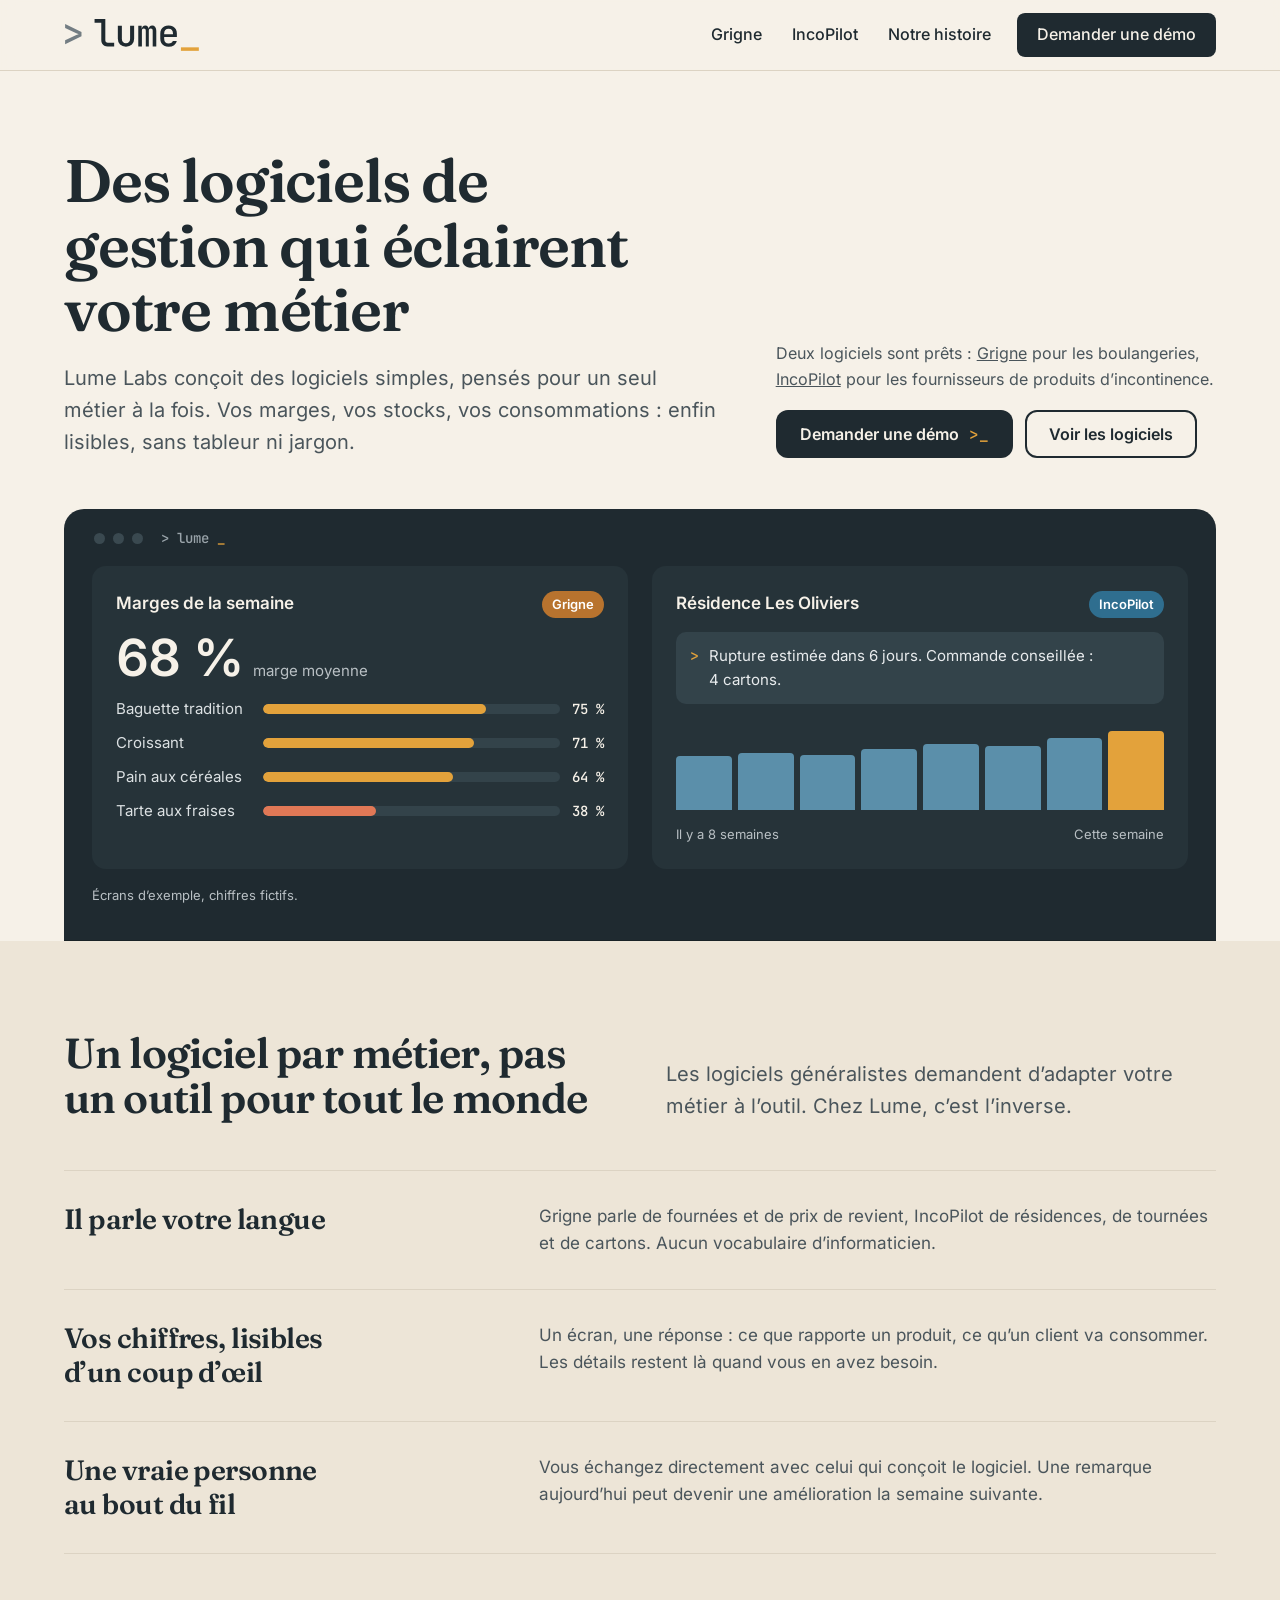
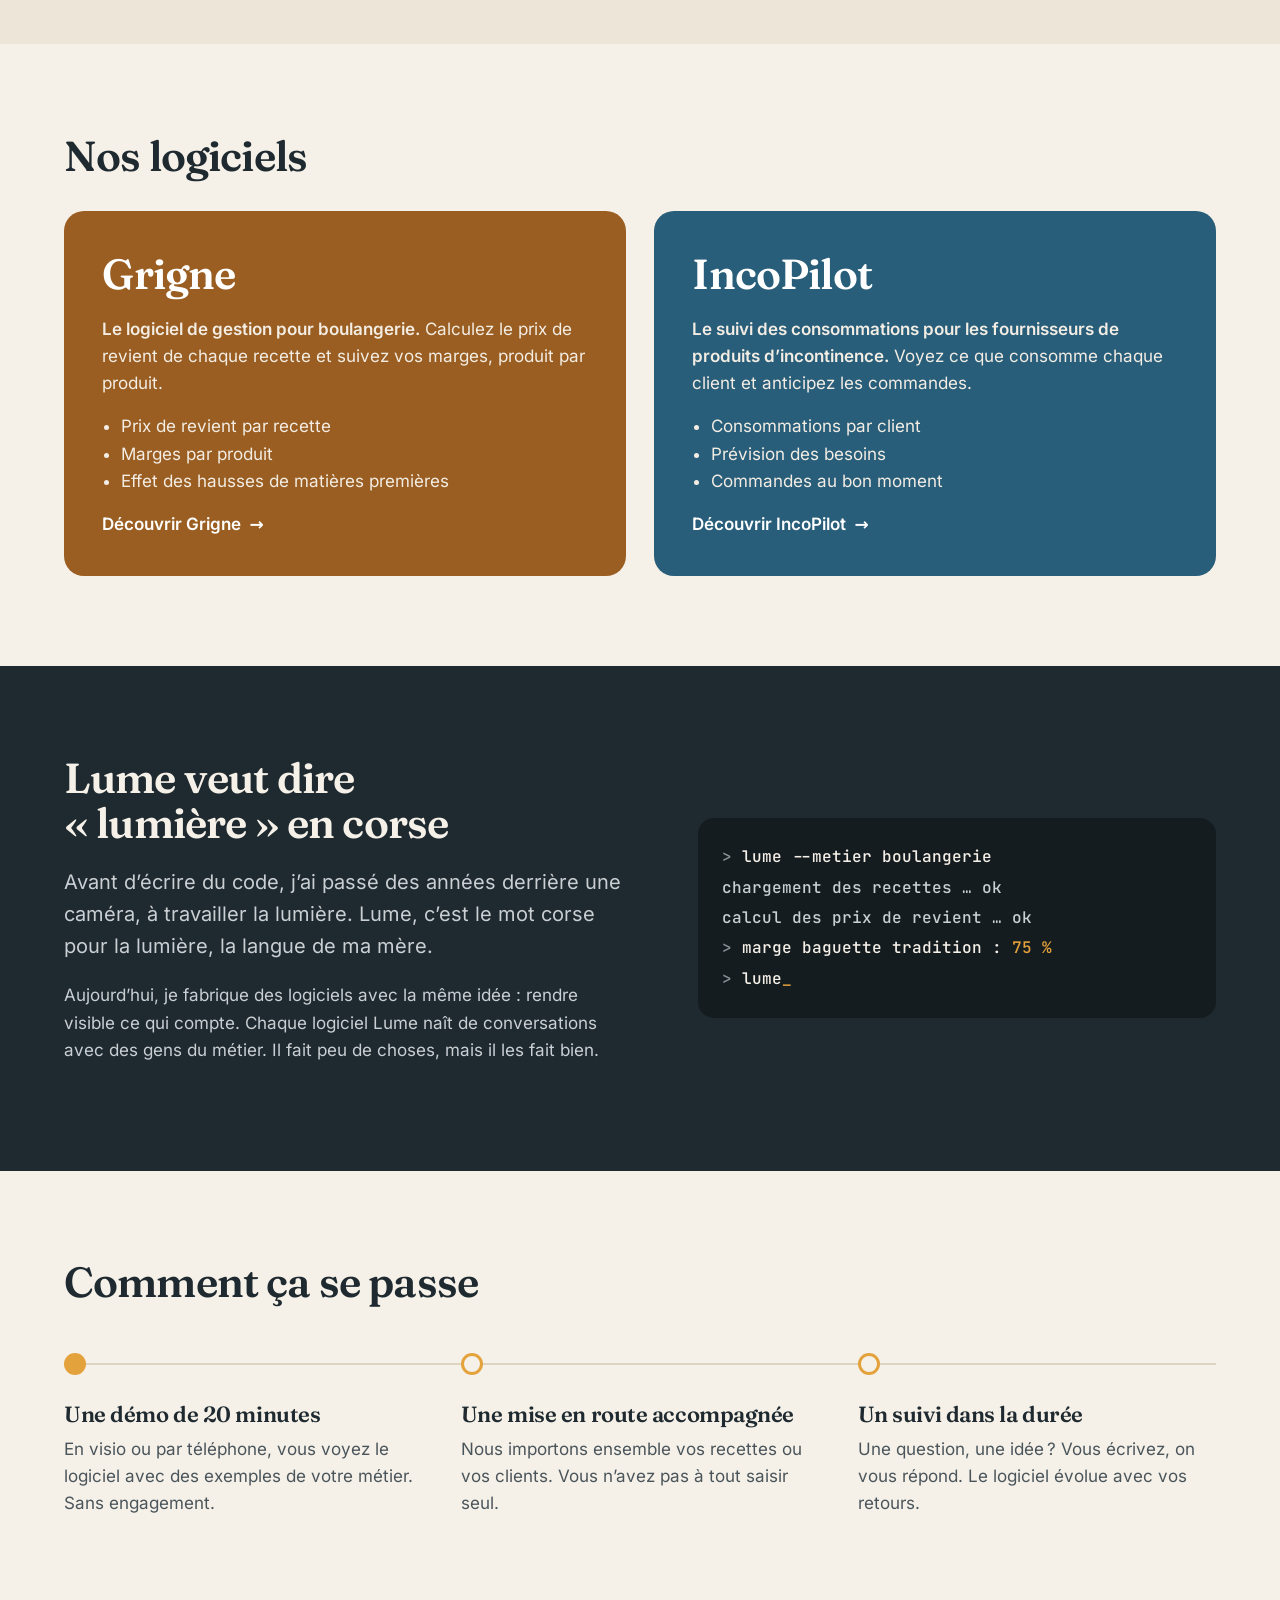
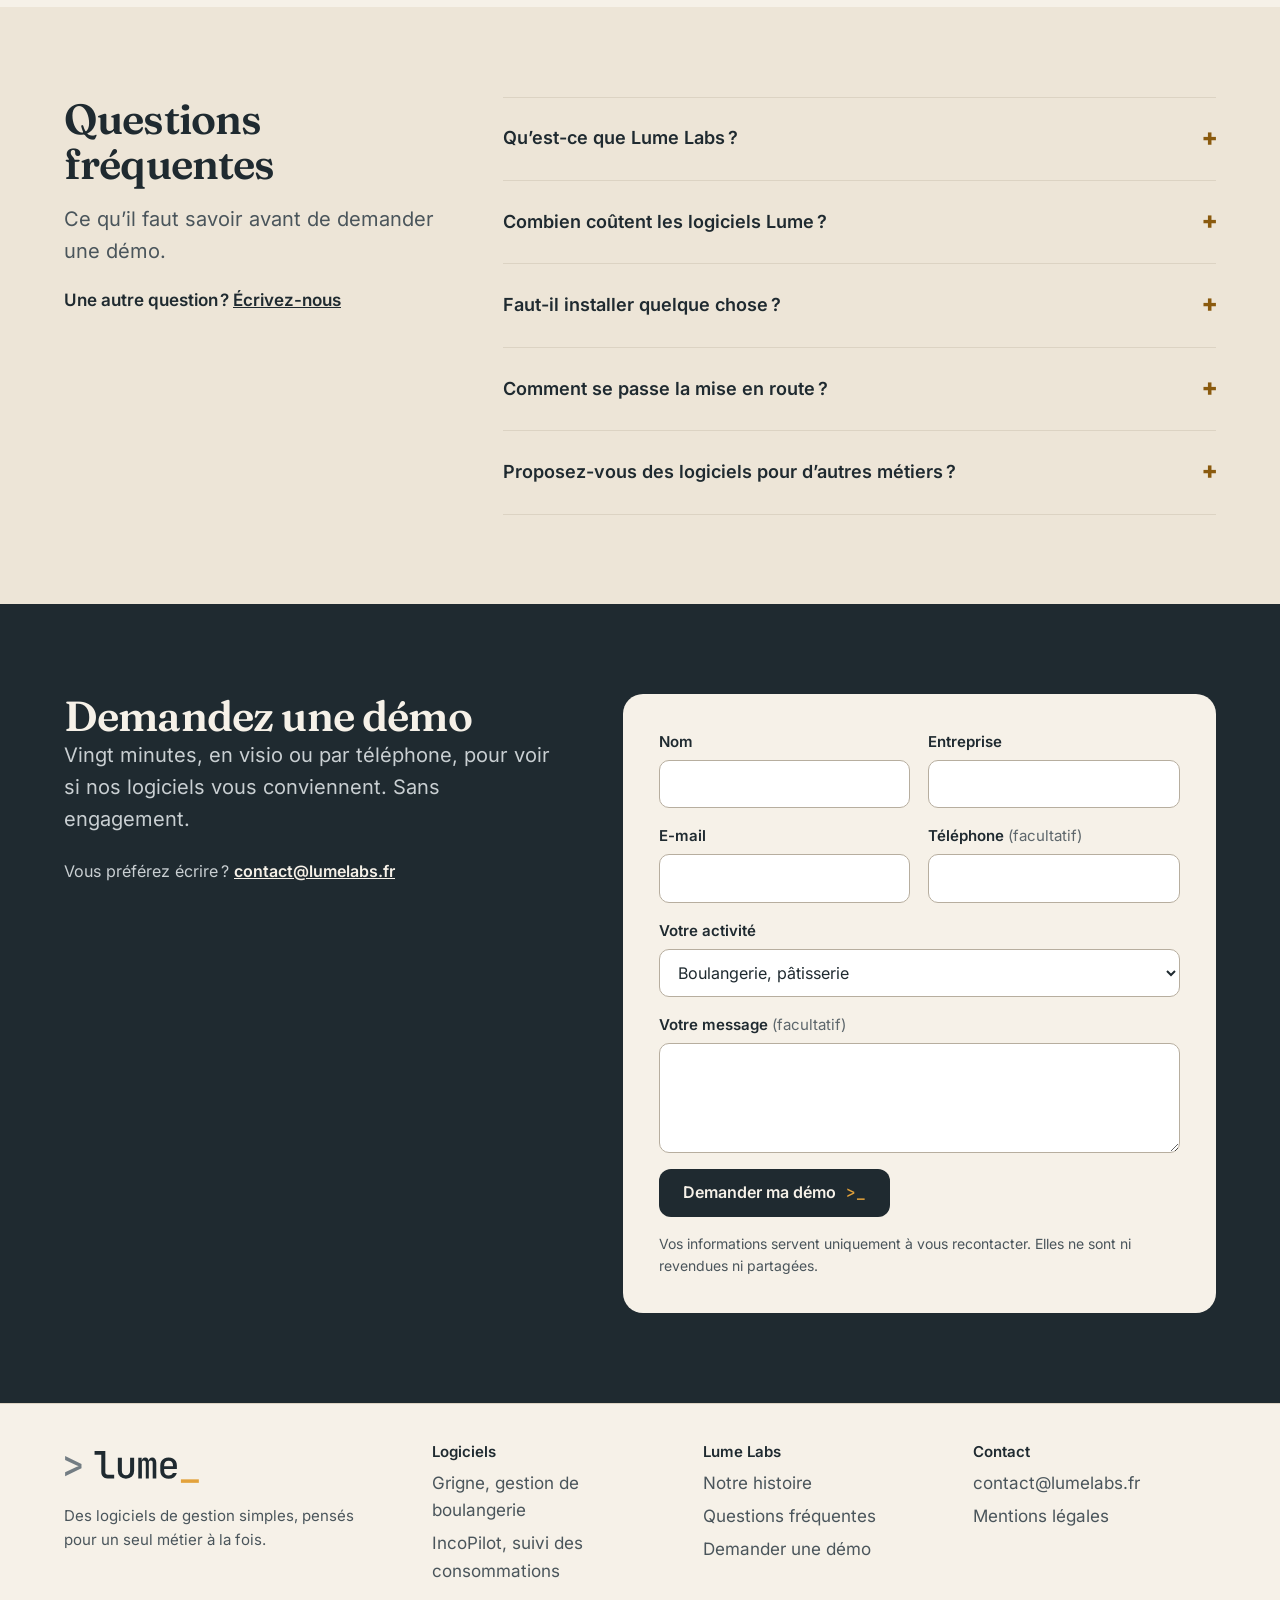
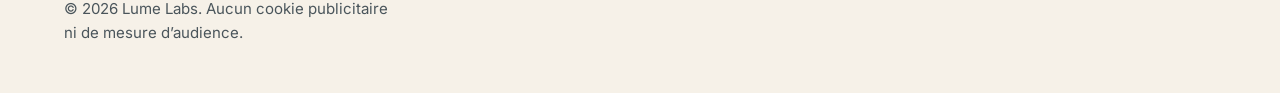
==== index.html @ b380b3ba "Premier import du dossier" ====
<!DOCTYPE html>
<html lang="fr">
<head>
<meta charset="utf-8">
<meta name="viewport" content="width=device-width, initial-scale=1">
<title>Lume Labs, logiciels de gestion pour boulangeries</title>
<meta name="description" content="Logiciels de gestion simples, un par métier : Grigne calcule les marges des boulangeries, IncoPilot suit les consommations de produits d'incontinence.">
<link rel="canonical" href="https://lumelabs.fr/">
<meta name="robots" content="index, follow">
<meta property="og:type" content="website">
<meta property="og:locale" content="fr_FR">
<meta property="og:site_name" content="Lume Labs">
<meta property="og:title" content="Lume Labs, logiciels de gestion pour boulangeries">
<meta property="og:description" content="Logiciels de gestion simples, un par métier : Grigne calcule les marges des boulangeries, IncoPilot suit les consommations de produits d'incontinence.">
<meta property="og:url" content="https://lumelabs.fr/">
<meta property="og:image" content="https://lumelabs.fr/og-image.png">
<meta property="og:image:width" content="1200">
<meta property="og:image:height" content="630">
<meta property="og:image:alt" content="Logo Lume Labs : une ligne de commande avec un curseur ambre">
<meta name="twitter:card" content="summary_large_image">
<meta name="theme-color" content="#1F2A30">
<link rel="icon" href="favicon.svg" type="image/svg+xml">
<link rel="icon" href="favicon-32.png" sizes="32x32" type="image/png">
<link rel="apple-touch-icon" href="apple-touch-icon.png">
<link rel="preload" href="fonts/fraunces-latin-600-normal.woff2" as="font" type="font/woff2" crossorigin>
<link rel="preload" href="fonts/inter-latin-400-normal.woff2" as="font" type="font/woff2" crossorigin>
<link rel="stylesheet" href="styles.css">
<script type="application/ld+json">{"@context": "https://schema.org", "@type": "Organization", "@id": "https://lumelabs.fr/#org", "name": "Lume Labs", "url": "https://lumelabs.fr/", "logo": "https://lumelabs.fr/apple-touch-icon.png", "email": "contact@lumelabs.fr", "description": "Éditeur de logiciels de gestion pensés pour un métier : Grigne pour les boulangeries, IncoPilot pour les fournisseurs de produits d'incontinence."}</script>
<script type="application/ld+json">{"@context": "https://schema.org", "@type": "WebSite", "name": "Lume Labs", "url": "https://lumelabs.fr/", "inLanguage": "fr", "publisher": {"@id": "https://lumelabs.fr/#org"}}</script>
<script type="application/ld+json">{"@context": "https://schema.org", "@type": "FAQPage", "mainEntity": [{"@type": "Question", "name": "Qu'est-ce que Lume Labs ?", "acceptedAnswer": {"@type": "Answer", "text": "Lume Labs conçoit des logiciels de gestion en ligne, chacun pensé pour un seul métier. Grigne s'adresse aux boulangeries, IncoPilot aux fournisseurs de produits d'incontinence."}}, {"@type": "Question", "name": "Combien coûtent les logiciels Lume ?", "acceptedAnswer": {"@type": "Answer", "text": "Le tarif dépend de la taille de votre entreprise et du logiciel choisi. Il vous est présenté pendant la démo, sans engagement."}}, {"@type": "Question", "name": "Faut-il installer quelque chose ?", "acceptedAnswer": {"@type": "Answer", "text": "Non. Les logiciels Lume fonctionnent en ligne, depuis un navigateur internet. Il suffit d'une connexion."}}, {"@type": "Question", "name": "Comment se passe la mise en route ?", "acceptedAnswer": {"@type": "Answer", "text": "Après la démo, nous importons ensemble vos données de départ : vos recettes pour Grigne, vos clients pour IncoPilot. Vous n'avez pas à tout saisir seul."}}, {"@type": "Question", "name": "Proposez-vous des logiciels pour d'autres métiers ?", "acceptedAnswer": {"@type": "Answer", "text": "D'autres logiciels sont en préparation. Si votre métier manque d'un outil adapté, écrivez-nous : c'est souvent comme ça qu'un nouveau logiciel commence."}}]}</script>
</head>
<body>
<a class="skip" href="#contenu">Aller au contenu</a>
<header class="top">
<div class="wrap">
<a class="brand" href="index.html" aria-label="Lume Labs, retour à l'accueil"><svg xmlns="http://www.w3.org/2000/svg" viewBox="54 54 728 182" class="logo-svg" aria-hidden="true" focusable="false"><path d="M60.0 194.0V173.6L119.8 145.0Q123.8 143.2 127.4 142.0Q131.0 140.8 132.8 140.39999999999998Q130.8 140.0 127.10000000000001 138.7Q123.4 137.39999999999998 119.8 135.6L60.0 107.0V86.19999999999999L147.60000000000002 128.8V151.4Z" class="lg-p"/><path d="M287.6 206.0Q277.40000000000003 206.0 269.80000000000007 201.9Q262.20000000000005 197.8 257.90000000000003 190.2Q253.60000000000002 182.6 253.60000000000002 172.6V79.6H217.60000000000002V60.0H275.20000000000005V172.6Q275.20000000000005 179.0 278.80000000000007 182.7Q282.40000000000003 186.4 288.6 186.4H322.6V206.0Z" class="lg-t"/><path d="M385.6 208.0Q365.8 208.0 354.0 196.5Q342.2 185.0 342.2 165.2V96.0H363.8V165.2Q363.8 176.6 369.6 182.89999999999998Q375.40000000000003 189.2 385.6 189.2Q396.0 189.2 401.9 182.89999999999998Q407.8 176.6 407.8 165.2V96.0H429.40000000000003V165.2Q429.40000000000003 185.0 417.5 196.5Q405.6 208.0 385.6 208.0Z" class="lg-t"/><path d="M451.6 206.0V96.0H469.6V110.0H470.8Q471.8 103.6 475.6 99.39999999999999Q480.6 94.0 489.0 94.0Q498.0 94.0 503.0 101.0Q505.6 104.8 506.8 110.0H507.6Q508.6 103.6 512.6 99.39999999999999Q517.6 94.0 526.2 94.0Q536.4 94.0 542.2 101.69999999999999Q548.0 109.39999999999999 548.0 122.19999999999999V206.0H528.8V122.8Q528.8 116.6 526.0999999999999 113.19999999999999Q523.4 109.8 518.4 109.8Q513.4 109.8 510.7 113.1Q508.0 116.39999999999999 508.0 122.6V206.0H491.8V122.8Q491.8 116.39999999999999 489.0 113.1Q486.20000000000005 109.8 481.0 109.8Q476.0 109.8 473.5 113.1Q471.0 116.39999999999999 471.0 122.6V206.0Z" class="lg-t"/><path d="M613.8 208.0Q600.4 208.0 590.3 202.7Q580.1999999999999 197.4 574.8 187.8Q569.4 178.2 569.4 165.4V136.6Q569.4 123.6 574.8 114.1Q580.1999999999999 104.6 590.3 99.3Q600.4 94.0 613.8 94.0Q627.4 94.0 637.4 99.3Q647.4 104.6 652.8 114.1Q658.1999999999999 123.6 658.1999999999999 136.6V156.2H590.1999999999999V165.4Q590.1999999999999 177.6 596.3 184.0Q602.4 190.4 614.0 190.4Q623.4 190.4 629.2 187.10000000000002Q635.0 183.8 636.4 177.4H657.8Q655.4 191.4 643.4 199.7Q631.4 208.0 613.8 208.0ZM637.4 141.39999999999998V136.39999999999998Q637.4 124.39999999999999 631.4 117.79999999999998Q625.4 111.19999999999999 613.8 111.19999999999999Q602.4 111.19999999999999 596.3 117.79999999999998Q590.1999999999999 124.39999999999999 590.1999999999999 136.6V141.6Z" class="lg-t"/><path class="lg-c" d="M679.8 229.8V211.0H775.8V229.8Z"/></svg></a>
<button class="menu-btn" type="button" aria-expanded="false" aria-controls="nav" aria-label="Ouvrir le menu"><svg width="22" height="22" viewBox="0 0 24 24" fill="none" stroke="currentColor" stroke-width="2" stroke-linecap="round" aria-hidden="true"><path d="M3 6h18M3 12h18M3 18h18"/></svg></button>
<nav class="nav" id="nav" aria-label="Navigation principale">
<a href="grigne.html">Grigne</a>
<a href="incopilot.html">IncoPilot</a>
<a href="index.html#histoire">Notre histoire</a>
<a class="btn btn-main" href="#demo">Demander une démo</a>
</nav>
</div>
</header>
<main id="contenu">
<section class="band hero" aria-labelledby="h1">
<div class="wrap">
<div class="hero-head">
<div>
<h1 id="h1">Des logiciels de gestion qui éclairent votre métier</h1>
<p class="lead">Lume Labs conçoit des logiciels simples, pensés pour un seul métier à la fois. Vos marges, vos stocks, vos consommations : enfin lisibles, sans tableur ni jargon.</p>
</div>
<div class="hero-side">
<p>Deux logiciels sont prêts : <a href="grigne.html">Grigne</a> pour les boulangeries, <a href="incopilot.html">IncoPilot</a> pour les fournisseurs de produits d’incontinence.</p>
<div class="cta-row"><a class="btn btn-main" href="#demo">Demander une démo <span class="mono" aria-hidden="true">&gt;_</span></a><a class="btn btn-ghost" href="#logiciels">Voir les logiciels</a></div>
</div>
</div>
<div class="window" role="img" aria-label="Aperçu des écrans de Grigne et d'IncoPilot avec des chiffres d'exemple">
<div class="win-bar" aria-hidden="true"><i></i><i></i><i></i><span>&gt; lume</span><span class="blink">_</span></div>
<div class="screens" aria-hidden="true">
<div class="screen">
<div class="screen-top"><p class="t">Marges de la semaine</p><span class="tag tag-g">Grigne</span></div>
<div class="big">68 %<small>marge moyenne</small></div>
<ul class="rows">
<li class="row"><span>Baguette tradition</span><span class="bar"><b style="width:75%"></b></span><span class="v">75 %</span></li>
<li class="row"><span>Croissant</span><span class="bar"><b style="width:71%"></b></span><span class="v">71 %</span></li>
<li class="row"><span>Pain aux céréales</span><span class="bar"><b style="width:64%"></b></span><span class="v">64 %</span></li>
<li class="row"><span>Tarte aux fraises</span><span class="bar"><b class="low" style="width:38%"></b></span><span class="v">38 %</span></li>
</ul>
</div>
<div class="screen second">
<div class="screen-top"><p class="t">Résidence Les Oliviers</p><span class="tag tag-i">IncoPilot</span></div>
<div class="alert"><span class="mono">&gt;</span><span>Rupture estimée dans 6 jours. Commande conseillée : 4 cartons.</span></div>
<div class="weeks"><span style="height:58%"></span><span style="height:62%"></span><span style="height:60%"></span><span style="height:66%"></span><span style="height:71%"></span><span style="height:69%"></span><span style="height:78%"></span><span class="now" style="height:86%"></span></div>
<div class="axis"><span>Il y a 8 semaines</span><span>Cette semaine</span></div>
</div>
</div>
<p class="sample">Écrans d’exemple, chiffres fictifs.</p>
</div>
</div>
</section>

<section class="band alt" aria-labelledby="pourquoi-t">
<div class="wrap">
<div class="sec-head">
<h2 id="pourquoi-t">Un logiciel par métier, pas un outil pour tout le monde</h2>
<p class="lead">Les logiciels généralistes demandent d’adapter votre métier à l’outil. Chez Lume, c’est l’inverse.</p>
</div>
<ul class="ruled">
<li><h3>Il parle votre langue</h3><p>Grigne parle de fournées et de prix de revient, IncoPilot de résidences, de tournées et de cartons. Aucun vocabulaire d’informaticien.</p></li>
<li><h3>Vos chiffres, lisibles d’un coup d’œil</h3><p>Un écran, une réponse : ce que rapporte un produit, ce qu’un client va consommer. Les détails restent là quand vous en avez besoin.</p></li>
<li><h3>Une vraie personne au bout du fil</h3><p>Vous échangez directement avec celui qui conçoit le logiciel. Une remarque aujourd’hui peut devenir une amélioration la semaine suivante.</p></li>
</ul>
</div>
</section>

<section class="band" id="logiciels" aria-labelledby="logiciels-t">
<div class="wrap">
<h2 id="logiciels-t" style="margin-bottom:32px">Nos logiciels</h2>
<div class="products">
<a class="product g" href="grigne.html">
<h3>Grigne</h3>
<p><strong>Le logiciel de gestion pour boulangerie.</strong> Calculez le prix de revient de chaque recette et suivez vos marges, produit par produit.</p>
<ul><li>Prix de revient par recette</li><li>Marges par produit</li><li>Effet des hausses de matières premières</li></ul>
<span class="more">Découvrir Grigne <span aria-hidden="true">→</span></span>
</a>
<a class="product i" href="incopilot.html">
<h3>IncoPilot</h3>
<p><strong>Le suivi des consommations pour les fournisseurs de produits d’incontinence.</strong> Voyez ce que consomme chaque client et anticipez les commandes.</p>
<ul><li>Consommations par client</li><li>Prévision des besoins</li><li>Commandes au bon moment</li></ul>
<span class="more">Découvrir IncoPilot <span aria-hidden="true">→</span></span>
</a>
</div>
</div>
</section>

<section class="band dark" id="histoire" aria-labelledby="histoire-t">
<div class="wrap story">
<div>
<h2 id="histoire-t">Lume veut dire « lumière » en corse</h2>
<p class="lead" style="margin-top:20px">Avant d’écrire du code, j’ai passé des années derrière une caméra, à travailler la lumière. Lume, c’est le mot corse pour la lumière, la langue de ma mère.</p>
<p>Aujourd’hui, je fabrique des logiciels avec la même idée : rendre visible ce qui compte. Chaque logiciel Lume naît de conversations avec des gens du métier. Il fait peu de choses, mais il les fait bien.</p>
</div>
<div class="term" aria-hidden="true">
<div><span class="p">&gt;</span> <span class="w">lume --metier boulangerie</span></div>
<div>  chargement des recettes … ok</div>
<div>  calcul des prix de revient … ok</div>
<div><span class="p">&gt;</span> <span class="w">marge baguette tradition :</span> <span class="a">75 %</span></div>
<div><span class="p">&gt;</span> <span class="w">lume</span><span class="a blink">_</span></div>
</div>
</div>
</section>

<section class="band" aria-labelledby="etapes-t">
<div class="wrap">
<h2 id="etapes-t" style="margin-bottom:40px">Comment ça se passe</h2>
<ol class="steps">
<li><span class="dot" aria-hidden="true"></span><h3>Une démo de 20 minutes</h3><p>En visio ou par téléphone, vous voyez le logiciel avec des exemples de votre métier. Sans engagement.</p></li>
<li><span class="dot" aria-hidden="true"></span><h3>Une mise en route accompagnée</h3><p>Nous importons ensemble vos recettes ou vos clients. Vous n’avez pas à tout saisir seul.</p></li>
<li><span class="dot" aria-hidden="true"></span><h3>Un suivi dans la durée</h3><p>Une question, une idée ? Vous écrivez, on vous répond. Le logiciel évolue avec vos retours.</p></li>
</ol>
</div>
</section>
<section class="band alt" id="questions" aria-labelledby="questions-t">
<div class="wrap faq-grid">
<div>
<h2 id="questions-t">Questions fréquentes</h2>
<p class="lead">Ce qu’il faut savoir avant de demander une démo.</p>
<p class="ask">Une autre question ? <a href="#demo">Écrivez-nous</a></p>
</div>
<div class="faq"><details><summary>Qu’est-ce que Lume Labs ?</summary><p>Lume Labs conçoit des logiciels de gestion en ligne, chacun pensé pour un seul métier. Grigne s’adresse aux boulangeries, IncoPilot aux fournisseurs de produits d’incontinence.</p></details><details><summary>Combien coûtent les logiciels Lume ?</summary><p>Le tarif dépend de la taille de votre entreprise et du logiciel choisi. Il vous est présenté pendant la démo, sans engagement.</p></details><details><summary>Faut-il installer quelque chose ?</summary><p>Non. Les logiciels Lume fonctionnent en ligne, depuis un navigateur internet. Il suffit d’une connexion.</p></details><details><summary>Comment se passe la mise en route ?</summary><p>Après la démo, nous importons ensemble vos données de départ : vos recettes pour Grigne, vos clients pour IncoPilot. Vous n’avez pas à tout saisir seul.</p></details><details><summary>Proposez-vous des logiciels pour d’autres métiers ?</summary><p>D’autres logiciels sont en préparation. Si votre métier manque d’un outil adapté, écrivez-nous : c’est souvent comme ça qu’un nouveau logiciel commence.</p></details></div>
</div>
</section>
<section class="band dark" id="demo" aria-labelledby="demo-t">
<div class="wrap contact">
<div>
<h2 id="demo-t">Demandez une démo</h2>
<p class="lead">Vingt minutes, en visio ou par téléphone, pour voir si nos logiciels vous conviennent. Sans engagement.</p>
<p class="contact-direct">Vous préférez écrire ? <a href="mailto:contact@lumelabs.fr">contact@lumelabs.fr</a></p>
</div>
<div class="tally-slot" data-produit="Lume Labs"></div>
<form class="form" novalidate>
<input type="hidden" name="produit" value="Lume Labs">
<div class="field"><label for="f-nom">Nom</label><input id="f-nom" name="nom" autocomplete="name" required></div>
<div class="field"><label for="f-ent">Entreprise</label><input id="f-ent" name="entreprise" autocomplete="organization" required></div>
<div class="field"><label for="f-mail">E-mail</label><input id="f-mail" name="email" type="email" autocomplete="email" required></div>
<div class="field"><label for="f-tel">Téléphone <span>(facultatif)</span></label><input id="f-tel" name="tel" type="tel" autocomplete="tel"></div>
<div class="field full"><label for="f-met">Votre activité</label><select id="f-met" name="metier"><option selected>Boulangerie, pâtisserie</option><option>Fournisseur de produits d’incontinence</option><option>Autre activité</option></select></div>
<div class="field full"><label for="f-msg">Votre message <span>(facultatif)</span></label><textarea id="f-msg" name="message"></textarea></div>
<button class="btn btn-main" type="submit">Demander ma démo <span class="mono" aria-hidden="true">&gt;_</span></button>
<p class="form-note">Vos informations servent uniquement à vous recontacter. Elles ne sont ni revendues ni partagées.</p>
<div class="form-done" tabindex="-1" role="status">Votre messagerie va s’ouvrir avec votre demande déjà rédigée. Si rien ne s’ouvre, <a href="mailto:contact@lumelabs.fr">cliquez ici</a> ou écrivez à contact@lumelabs.fr.</div>
</form>
</div>
</section>
</main>
<footer class="foot">
<div class="wrap">
<div>
<a class="brand" href="index.html" aria-label="Lume Labs, retour à l'accueil"><svg xmlns="http://www.w3.org/2000/svg" viewBox="54 54 728 182" class="logo-svg" aria-hidden="true" focusable="false"><path d="M60.0 194.0V173.6L119.8 145.0Q123.8 143.2 127.4 142.0Q131.0 140.8 132.8 140.39999999999998Q130.8 140.0 127.10000000000001 138.7Q123.4 137.39999999999998 119.8 135.6L60.0 107.0V86.19999999999999L147.60000000000002 128.8V151.4Z" class="lg-p"/><path d="M287.6 206.0Q277.40000000000003 206.0 269.80000000000007 201.9Q262.20000000000005 197.8 257.90000000000003 190.2Q253.60000000000002 182.6 253.60000000000002 172.6V79.6H217.60000000000002V60.0H275.20000000000005V172.6Q275.20000000000005 179.0 278.80000000000007 182.7Q282.40000000000003 186.4 288.6 186.4H322.6V206.0Z" class="lg-t"/><path d="M385.6 208.0Q365.8 208.0 354.0 196.5Q342.2 185.0 342.2 165.2V96.0H363.8V165.2Q363.8 176.6 369.6 182.89999999999998Q375.40000000000003 189.2 385.6 189.2Q396.0 189.2 401.9 182.89999999999998Q407.8 176.6 407.8 165.2V96.0H429.40000000000003V165.2Q429.40000000000003 185.0 417.5 196.5Q405.6 208.0 385.6 208.0Z" class="lg-t"/><path d="M451.6 206.0V96.0H469.6V110.0H470.8Q471.8 103.6 475.6 99.39999999999999Q480.6 94.0 489.0 94.0Q498.0 94.0 503.0 101.0Q505.6 104.8 506.8 110.0H507.6Q508.6 103.6 512.6 99.39999999999999Q517.6 94.0 526.2 94.0Q536.4 94.0 542.2 101.69999999999999Q548.0 109.39999999999999 548.0 122.19999999999999V206.0H528.8V122.8Q528.8 116.6 526.0999999999999 113.19999999999999Q523.4 109.8 518.4 109.8Q513.4 109.8 510.7 113.1Q508.0 116.39999999999999 508.0 122.6V206.0H491.8V122.8Q491.8 116.39999999999999 489.0 113.1Q486.20000000000005 109.8 481.0 109.8Q476.0 109.8 473.5 113.1Q471.0 116.39999999999999 471.0 122.6V206.0Z" class="lg-t"/><path d="M613.8 208.0Q600.4 208.0 590.3 202.7Q580.1999999999999 197.4 574.8 187.8Q569.4 178.2 569.4 165.4V136.6Q569.4 123.6 574.8 114.1Q580.1999999999999 104.6 590.3 99.3Q600.4 94.0 613.8 94.0Q627.4 94.0 637.4 99.3Q647.4 104.6 652.8 114.1Q658.1999999999999 123.6 658.1999999999999 136.6V156.2H590.1999999999999V165.4Q590.1999999999999 177.6 596.3 184.0Q602.4 190.4 614.0 190.4Q623.4 190.4 629.2 187.10000000000002Q635.0 183.8 636.4 177.4H657.8Q655.4 191.4 643.4 199.7Q631.4 208.0 613.8 208.0ZM637.4 141.39999999999998V136.39999999999998Q637.4 124.39999999999999 631.4 117.79999999999998Q625.4 111.19999999999999 613.8 111.19999999999999Q602.4 111.19999999999999 596.3 117.79999999999998Q590.1999999999999 124.39999999999999 590.1999999999999 136.6V141.6Z" class="lg-t"/><path class="lg-c" d="M679.8 229.8V211.0H775.8V229.8Z"/></svg></a>
<p>Des logiciels de gestion simples, pensés pour un seul métier à la fois.</p>
</div>
<div>
<h2>Logiciels</h2>
<ul>
<li><a href="grigne.html">Grigne, gestion de boulangerie</a></li>
<li><a href="incopilot.html">IncoPilot, suivi des consommations</a></li>
</ul>
</div>
<div>
<h2>Lume Labs</h2>
<ul>
<li><a href="index.html#histoire">Notre histoire</a></li>
<li><a href="index.html#questions">Questions fréquentes</a></li>
<li><a href="#demo">Demander une démo</a></li>
</ul>
</div>
<div>
<h2>Contact</h2>
<ul>
<li><a href="mailto:contact@lumelabs.fr">contact@lumelabs.fr</a></li>
<li><a href="mentions-legales.html">Mentions légales</a></li>
</ul>
</div>
</div>
<p class="legal">© <span id="year">2026</span> Lume Labs. Aucun cookie publicitaire ni de mesure d’audience.</p>
</footer>
<script>
{
  const btn = document.querySelector('.menu-btn');
  const nav = document.getElementById('nav');
  if (btn && nav) {
    btn.addEventListener('click', () => {
      const open = nav.classList.toggle('open');
      btn.setAttribute('aria-expanded', String(open));
    });
    nav.addEventListener('click', (e) => {
      if (e.target.closest('a')) { nav.classList.remove('open'); btn.setAttribute('aria-expanded', 'false'); }
    });
  }
  const EMAIL = 'contact@lumelabs.fr';
  // Identifiant du formulaire Tally : la fin du lien tally.so/r/XXXXXX. Laisser vide pour garder le formulaire intégré.
  const TALLY_ID = '';
  if (TALLY_ID) {
    const slots = document.querySelectorAll('.tally-slot');
    for (const slot of slots) {
      const f = document.createElement('iframe');
      const params = new URLSearchParams({ alignLeft: '1', hideTitle: '1', transparentBackground: '1', dynamicHeight: '1', produit: slot.dataset.produit || 'Lume Labs' });
      f.setAttribute('data-tally-src', 'https://tally.so/embed/' + TALLY_ID + '?' + params.toString());
      f.setAttribute('title', 'Formulaire de demande de démo');
      f.setAttribute('loading', 'lazy');
      f.setAttribute('width', '100%');
      f.setAttribute('height', '520');
      f.style.border = '0';
      slot.appendChild(f);
    }
    window.addEventListener('message', (e) => {
      if (e.origin !== 'https://tally.so') return;
      const data = typeof e.data === 'string' ? e.data : JSON.stringify(e.data || '');
      if (data.indexOf('Tally.FormLoaded') === -1) return;
      for (const slot of slots) {
        slot.classList.add('on');
        const native = slot.parentElement.querySelector('form.form');
        if (native) native.hidden = true;
      }
    });
    const sc = document.createElement('script');
    sc.src = 'https://tally.so/widgets/embed.js';
    sc.async = true;
    sc.onload = () => { try { window.Tally && window.Tally.loadEmbeds(); } catch (err) { /* formulaire intégré conservé */ } };
    document.body.appendChild(sc);
  }
  for (const form of document.querySelectorAll('form.form')) {
    form.addEventListener('submit', (e) => {
      e.preventDefault();
      if (!form.reportValidity()) return;
      const d = new FormData(form);
      const lines = [
        'Nom : ' + (d.get('nom') || ''),
        'Entreprise : ' + (d.get('entreprise') || ''),
        'Activité : ' + (d.get('metier') || ''),
        'E-mail : ' + (d.get('email') || ''),
        'Téléphone : ' + (d.get('tel') || ''),
        '',
        (d.get('message') || '')
      ];
      const subject = 'Demande de démo ' + (d.get('produit') || 'Lume Labs') + ' – ' + (d.get('entreprise') || d.get('nom') || '');
      const href = 'mailto:' + EMAIL + '?subject=' + encodeURIComponent(subject) + '&body=' + encodeURIComponent(lines.join('\n'));
      const done = form.querySelector('.form-done');
      if (done) {
        done.querySelector('a').setAttribute('href', href);
        done.classList.add('on');
        done.focus();
      }
      try { window.location.href = href; } catch (err) { /* le lien reste affiché */ }
    });
  }
  const y = document.getElementById('year');
  if (y) y.textContent = String(new Date().getFullYear());
}

</script>
</body>
</html>
---- styles.css ----
/* VOICE   occasion : site vitrine d'un artisan du logiciel, calme et précis
   IDEA    une ligne de commande qui éclaire : l'invite > lume_ devient la façon de montrer un chiffre enfin lisible
   PICTURE une fenêtre d'application en granit qui affiche les vrais écrans des deux produits (données d'exemple)
   COLOUR  calcaire en fond, granit pour l'encre et les fenêtres, ambre pour le curseur et l'action ; croûte et bleu mer pour les produits
   TYPE    Fraunces 600 pour les titres, Inter pour le texte, JetBrains Mono seulement pour l'invite et les chiffres d'écran
   LAYOUT  titre sur toute la largeur, fenêtre dessous ; sections en bandes pleine largeur ; sur mobile tout s'empile, la fenêtre reste dans le premier écran */

@font-face{font-family:"Fraunces";src:url(fonts/fraunces-latin-600-normal.woff2) format("woff2");font-weight:600;font-display:swap}
@font-face{font-family:"Inter";src:url(fonts/inter-latin-400-normal.woff2) format("woff2");font-weight:400;font-display:swap}
@font-face{font-family:"Inter";src:url(fonts/inter-latin-500-normal.woff2) format("woff2");font-weight:500;font-display:swap}
@font-face{font-family:"Inter";src:url(fonts/inter-latin-600-normal.woff2) format("woff2");font-weight:600;font-display:swap}
@font-face{font-family:"JetBrains Mono";src:url(fonts/jetbrains-mono-latin-500-normal.woff2) format("woff2");font-weight:500;font-display:swap}

:root{color-scheme:light dark;
--bg:light-dark(#F6F1E8,#151C20);
--bg2:light-dark(#EDE5D7,#1C252A);
--card:light-dark(#FBF8F2,#202B31);
--ink:light-dark(#1F2A30,#F1ECE3);
--soft:light-dark(#4A555B,#B9C0C4);
--line:light-dark(#DCD3C3,#33424A);
--granit:#1F2A30;--calcaire:#F6F1E8;
--ambre:#E3A23B;--ambre-ink:light-dark(#8A5A0E,#F0B85A);
--prompt:light-dark(#737D83,#8A949A);
--croute:#B8732E;--mer:#2F6E8F;--maquis:#3F5B4A;
--serif:"Fraunces",Georgia,"Times New Roman",serif;
--sans:"Inter",system-ui,-apple-system,"Segoe UI",Roboto,sans-serif;
--mono:"JetBrains Mono",ui-monospace,Menlo,Consolas,monospace}
:root[data-theme=light]{color-scheme:light}
:root[data-theme=dark]{color-scheme:dark}
*{box-sizing:border-box;min-width:0}
html{scroll-padding-top:84px;-webkit-text-size-adjust:100%}
body{margin:0;background:var(--bg);color:var(--ink);font:17px/1.6 var(--sans);overflow-x:clip}
img,svg{max-width:100%}
a{color:inherit}
p{margin:0 0 1em}
h1,h2,h3{font-family:var(--serif);font-weight:600;line-height:1.08;letter-spacing:-.02em;text-wrap:balance;margin:0}
h1{font-size:clamp(36px,5.4vw,60px)}
h2{font-size:clamp(28px,3.6vw,42px)}
h3{font-size:22px;line-height:1.2}
.wrap{max-width:1240px;margin-inline:auto}
.band{padding-block:clamp(48px,7vw,104px);padding-inline:max(5vw,16px)}
.lead{font-size:clamp(18px,1.6vw,20px);color:var(--soft);max-width:62ch}
.skip{position:absolute;left:-999px;top:8px;background:var(--granit);color:var(--calcaire);padding:10px 14px;border-radius:8px;z-index:20}
.skip:focus{left:12px}
:focus-visible{outline:3px solid var(--ambre);outline-offset:3px;border-radius:4px}

/* En-tête */
.top{position:sticky;top:0;z-index:10;background:color-mix(in srgb,var(--bg) 92%,transparent);backdrop-filter:blur(8px);border-bottom:1px solid var(--line)}
.top .wrap{display:flex;align-items:center;gap:24px;padding:12px max(5vw,16px);max-width:none}
.brand{display:inline-flex;align-items:center;text-decoration:none;padding:6px 0}
.logo-svg{height:34px;width:auto;display:block}
.lg-p{fill:var(--prompt)}.lg-t{fill:var(--ink)}.lg-c{fill:var(--ambre)}
.blink,.lg-c{animation:blink 1.2s steps(1) infinite}
@keyframes blink{0%,55%{opacity:1}56%,100%{opacity:0}}
.nav{display:flex;align-items:center;gap:6px;margin-left:auto}
.nav a{text-decoration:none;font-weight:500;font-size:16px;padding:10px 12px;border-radius:8px}
.nav a:hover{background:var(--bg2)}
.nav a[aria-current=page]{text-decoration:underline;text-decoration-color:var(--ambre);text-decoration-thickness:3px;text-underline-offset:8px}
.menu-btn{display:none;margin-left:auto;background:none;border:1px solid var(--line);color:var(--ink);border-radius:10px;width:46px;height:46px;cursor:pointer}
.btn{display:inline-flex;align-items:center;justify-content:center;gap:10px;min-height:48px;padding:12px 22px;border-radius:12px;font:600 16px/1.2 var(--sans);text-decoration:none;cursor:pointer;border:2px solid transparent;white-space:nowrap}
.btn-main{background:var(--granit);color:var(--calcaire)}
.btn-main:hover{background:#2C3A41}
:root .btn-main{background:light-dark(var(--granit),var(--ambre));color:light-dark(var(--calcaire),var(--granit))}
.btn-main .mono{color:var(--ambre)}
:root .btn-main .mono{color:light-dark(var(--ambre),var(--granit))}
.btn-ghost{border-color:var(--ink);color:var(--ink);background:transparent}
.btn-ghost:hover{background:var(--bg2)}
.nav .btn{margin-left:8px;padding:10px 18px;min-height:44px}
.mono{font-family:var(--mono);font-weight:500}

/* Héros */
.hero{padding-top:clamp(40px,6vw,88px);padding-bottom:0}
.hero-head{display:grid;grid-template-columns:minmax(0,1.5fr) minmax(0,1fr);gap:clamp(24px,4vw,64px);align-items:end}
.hero-head .lead{margin:20px 0 0}
.cta-row{display:flex;flex-wrap:wrap;gap:12px}
.hero-side p{color:var(--soft);font-size:16px;margin:0 0 18px}
.prompt{font-family:var(--mono);font-weight:500;color:var(--prompt);margin:0 0 16px;font-size:16px}
.prompt b{color:var(--ink);font-weight:500}
.prompt .blink{color:var(--ambre)}

/* Fenêtre d'application (l'image du site) */
.window{margin-top:clamp(32px,4vw,56px);background:var(--granit);color:var(--calcaire);border-radius:20px 20px 0 0;padding:14px clamp(14px,2.4vw,28px) clamp(20px,3vw,36px);box-shadow:0 -1px 0 #0003 inset}
.win-bar{display:flex;align-items:center;gap:8px;padding:4px 2px 16px;font-family:var(--mono);font-size:14px;color:#9AA4AA}
.win-bar i{width:11px;height:11px;border-radius:50%;background:#3A4950;display:inline-block}
.win-bar span{margin-left:10px}
.win-bar .blink{color:var(--ambre);margin:0}
.screens{display:grid;grid-template-columns:repeat(2,minmax(0,1fr));gap:clamp(12px,2vw,24px)}
.screen{background:#263339;border-radius:14px;padding:clamp(16px,2vw,24px);display:flex;flex-direction:column;gap:14px}
.screen-top{display:flex;justify-content:space-between;align-items:baseline;gap:12px;flex-wrap:wrap}
.tag{font:600 13px/1 var(--sans);padding:7px 10px;border-radius:999px;color:#fff}
.tag-g{background:var(--croute)}.tag-i{background:var(--mer)}
.screen .t{margin:0;font-family:var(--sans);font-size:17px;font-weight:600;letter-spacing:0;color:var(--calcaire)}
.big{font-family:var(--sans);font-weight:600;font-variant-numeric:tabular-nums;letter-spacing:-.02em;font-size:clamp(36px,4vw,52px);line-height:1;color:var(--calcaire);white-space:nowrap}
.big small{font-size:15px;font-weight:400;letter-spacing:0;color:#B9C0C4;margin-left:10px}
.rows{display:grid;gap:10px;margin:0;padding:0;list-style:none}
.row{display:grid;grid-template-columns:minmax(0,9em) minmax(0,1fr) auto;align-items:center;gap:12px;font-size:15px;color:#DCE1E3}
.bar{height:10px;border-radius:5px;background:#33434A;overflow:hidden}
.bar b{display:block;height:100%;border-radius:5px;background:var(--ambre)}
.bar b.low{background:#E07856}
.row .v{font-family:var(--mono);font-size:14px;white-space:nowrap;text-align:right;color:var(--calcaire)}
.alert{display:flex;gap:10px;align-items:flex-start;background:#33434A;border-radius:10px;padding:12px 14px;font-size:15px;color:#E9ECEE}
.alert .mono{color:var(--ambre)}
.weeks{display:grid;grid-template-columns:repeat(8,minmax(0,1fr));gap:6px;align-items:end;height:92px}
.weeks span{background:#5B8FAA;border-radius:4px 4px 0 0}
.weeks span.now{background:var(--ambre)}
.axis{display:flex;justify-content:space-between;font-size:13px;color:#B9C0C4}
.sample{font-size:13px;color:#B9C0C4;margin:16px 0 0}

/* Sections */
.alt{background:var(--bg2)}
.dark{background:var(--granit);color:var(--calcaire)}
.dark .lead,.dark p{color:#C9CFD2}
.sec-head{display:grid;grid-template-columns:minmax(0,1fr) minmax(0,1fr);gap:clamp(20px,4vw,64px);align-items:end;margin-bottom:clamp(28px,4vw,48px)}
.sec-head p{margin:0}
.ruled{list-style:none;margin:0;padding:0;border-top:1px solid var(--line)}
.ruled li{display:grid;grid-template-columns:minmax(0,1fr) minmax(0,1.6fr);gap:clamp(16px,4vw,64px);padding:clamp(20px,3vw,32px) 0;border-bottom:1px solid var(--line)}
.ruled h3{font-size:clamp(22px,2.4vw,28px)}
.ruled p{margin:0;color:var(--soft)}

.products{display:grid;grid-template-columns:repeat(2,minmax(0,1fr));gap:clamp(16px,2.4vw,28px)}
.product{border-radius:20px;padding:clamp(24px,3vw,40px);color:#fff;display:flex;flex-direction:column;gap:16px;text-decoration:none;min-height:340px;position:relative;overflow:hidden}
.product.g{background:#9A5E22}
.product.i{background:#285E7A}
.product h3{font-size:clamp(30px,3.4vw,42px)}
.product p{margin:0;color:#F3EDE4;max-width:44ch}
.product ul{margin:0;padding:0 0 0 1.1em;color:#F3EDE4}
.product .more{margin-top:auto;font-weight:600;display:inline-flex;gap:8px;align-items:center}
.product:hover .more span{transform:translateX(4px)}
.product .more span{transition:transform .2s}

.story{display:grid;grid-template-columns:minmax(0,1.1fr) minmax(0,1fr);gap:clamp(28px,5vw,80px);align-items:center}
.term{background:#151C20;border-radius:16px;padding:24px;font-family:var(--mono);font-size:clamp(14px,1.4vw,16px);line-height:1.9;color:#C9CFD2;overflow-x:auto}
.term .p{color:#8A949A}.term .a{color:var(--ambre)}.term .w{color:var(--calcaire)}

.steps{list-style:none;margin:0;padding:0;display:grid;grid-template-columns:repeat(3,minmax(0,1fr));gap:clamp(16px,3vw,40px);position:relative}
.steps li{position:relative;padding-top:56px}
.steps li::before{content:"";position:absolute;top:18px;left:0;right:-40px;height:2px;background:var(--line)}
.steps li:last-child::before{right:0}
.steps .dot{position:absolute;top:8px;left:0;width:22px;height:22px;border-radius:50%;background:var(--bg);border:3px solid var(--ambre)}
.steps li:first-child .dot{background:var(--ambre)}
.steps h3{margin-bottom:8px}
.steps p{color:var(--soft);margin:0}

.faq-grid{display:grid;grid-template-columns:minmax(0,1fr) minmax(0,1.9fr);gap:clamp(24px,5vw,80px);align-items:start}
.faq-grid .lead{margin-top:16px}
.faq-grid .ask{margin-top:20px;font-weight:600}
.faq-grid .ask a{color:var(--ink)}
.faq details:first-child{border-top:1px solid var(--line)}
.faq details{border-bottom:1px solid var(--line);padding:4px 0}
.faq summary{cursor:pointer;list-style:none;display:flex;justify-content:space-between;gap:16px;align-items:center;padding:18px 0;font-weight:600;font-size:18px}
.faq summary::-webkit-details-marker{display:none}
.faq summary::after{content:"+";font-family:var(--mono);font-size:24px;color:var(--ambre-ink);flex:none}
.faq details[open] summary::after{content:"–"}
.faq details p{color:var(--soft);margin:0 0 18px;max-width:70ch}

/* Formulaire */
.contact{display:grid;grid-template-columns:minmax(0,1fr) minmax(0,1.2fr);gap:clamp(28px,5vw,80px);align-items:start}
.contact .lead{color:#C9CFD2}
.form{background:var(--calcaire);color:var(--granit);border-radius:20px;padding:clamp(20px,3vw,36px);display:grid;grid-template-columns:repeat(2,minmax(0,1fr));gap:16px 18px}
.field{display:flex;flex-direction:column;gap:6px}
.field.full{grid-column:1/-1}
.field label{font-weight:600;font-size:15px}
.field label span{font-weight:400;color:#5E676C}
.field input,.field select,.field textarea{font:16px/1.4 var(--sans);color:var(--granit);background:#fff;border:1.5px solid #B7AE9F;border-radius:10px;padding:12px 14px;min-height:48px;width:100%}
.field textarea{min-height:110px;resize:vertical}
.field input:focus,.field select:focus,.field textarea:focus{border-color:var(--granit);outline:3px solid var(--ambre);outline-offset:1px}
.form .btn{grid-column:1/-1;justify-self:start}
.form .form-note{grid-column:1/-1;font-size:14px;color:#4A555B;margin:0}
.form-done{grid-column:1/-1;background:#E8F0EA;border-radius:12px;padding:16px;color:#1F3A2A;display:none}
.form-done.on{display:block}
.form[hidden]{display:none}
.tally-slot{position:absolute;left:-9999px;width:600px;height:0;overflow:hidden}
.tally-slot.on{position:static;width:auto;height:auto;overflow:visible;background:var(--calcaire);border-radius:20px;padding:clamp(16px,2.4vw,28px)}
.tally-slot iframe{display:block;width:100%}
.contact-direct{margin-top:24px;font-size:16px}
.contact-direct a{color:var(--calcaire);font-weight:600}

/* Pied de page */
.foot{padding:40px max(5vw,16px) 48px;border-top:1px solid var(--line)}
.foot .wrap{display:grid;grid-template-columns:minmax(0,1.4fr) repeat(3,minmax(0,1fr));gap:28px}
.foot h2{font-family:var(--sans);font-size:15px;letter-spacing:0;margin-bottom:10px}
.foot ul{list-style:none;margin:0;padding:0;display:grid;gap:6px}
.foot a{color:var(--soft);text-decoration:none}
.foot a:hover{color:var(--ink);text-decoration:underline}
.foot p{color:var(--soft);font-size:15px;margin:12px 0 0;max-width:36ch}
.legal{max-width:1240px;margin:32px auto 0;font-size:14px;color:var(--soft)}

/* Pages produit */
.crumbs{font-size:15px;color:var(--soft);margin-bottom:20px}
.crumbs a{color:var(--soft)}
.crumbs ol{list-style:none;display:flex;flex-wrap:wrap;gap:8px;margin:0;padding:0}
.crumbs li+li::before{content:"/";margin-right:8px}
.p-hero{display:grid;grid-template-columns:minmax(0,1fr) minmax(0,1fr);gap:clamp(28px,5vw,72px);align-items:center}
.p-hero .lead{margin:20px 0 28px}
.p-word{font-family:var(--serif);font-weight:600;font-size:22px;display:inline-flex;align-items:center;gap:10px;margin-bottom:18px}
.p-word i{width:14px;height:14px;border-radius:4px;display:inline-block}
.feat{display:grid;grid-template-columns:repeat(2,minmax(0,1fr));gap:0 clamp(24px,4vw,64px)}
.feat article{padding:28px 0;border-top:1px solid var(--line)}
.feat h3{margin-bottom:10px}
.feat p{color:var(--soft);margin:0}
.who{display:grid;grid-template-columns:repeat(2,minmax(0,1fr));gap:clamp(20px,3vw,40px)}
.who div{background:var(--card);border:1px solid var(--line);border-radius:16px;padding:clamp(20px,2.4vw,32px)}
.who h3{margin-bottom:12px}
.who ul{margin:0;padding-left:1.1em;color:var(--soft)}
.who li+li{margin-top:6px}

@media (max-width:900px){
.hero-head,.sec-head,.story,.contact,.p-hero,.faq-grid{grid-template-columns:minmax(0,1fr)}
.ruled li{grid-template-columns:minmax(0,1fr);gap:8px}
.foot .wrap{grid-template-columns:repeat(2,minmax(0,1fr))}
}
@media (max-width:760px){
.menu-btn{display:inline-flex;align-items:center;justify-content:center}
.nav{display:none;position:absolute;top:100%;left:0;right:0;flex-direction:column;align-items:stretch;background:var(--bg);border-bottom:1px solid var(--line);padding:8px max(5vw,16px) 16px;box-shadow:0 18px 30px -18px #0005}
.nav.open{display:flex}
.nav a{padding:14px 8px}
.nav .btn{margin:8px 0 0}
.screens,.products,.steps,.feat,.who{grid-template-columns:minmax(0,1fr)}
.steps li::before{display:none}
.form{grid-template-columns:minmax(0,1fr)}
}
@media (max-width:600px){
.window{border-radius:16px 16px 0 0}
.screen.second{display:none}
.row{grid-template-columns:minmax(0,1fr) auto;gap:6px 12px}
.row .bar{grid-column:1/-1;grid-row:2}
.foot .wrap{grid-template-columns:minmax(0,1fr)}
.btn{white-space:normal}
h1{font-size:clamp(30px,8.4vw,36px)}
.p-hero .btn-ghost{display:none}
.p-hero .lead{margin:16px 0 22px}
.crumbs{margin-bottom:14px}
}
@media (prefers-reduced-motion:reduce){.blink,.lg-c{animation:none}.product .more span{transition:none}}
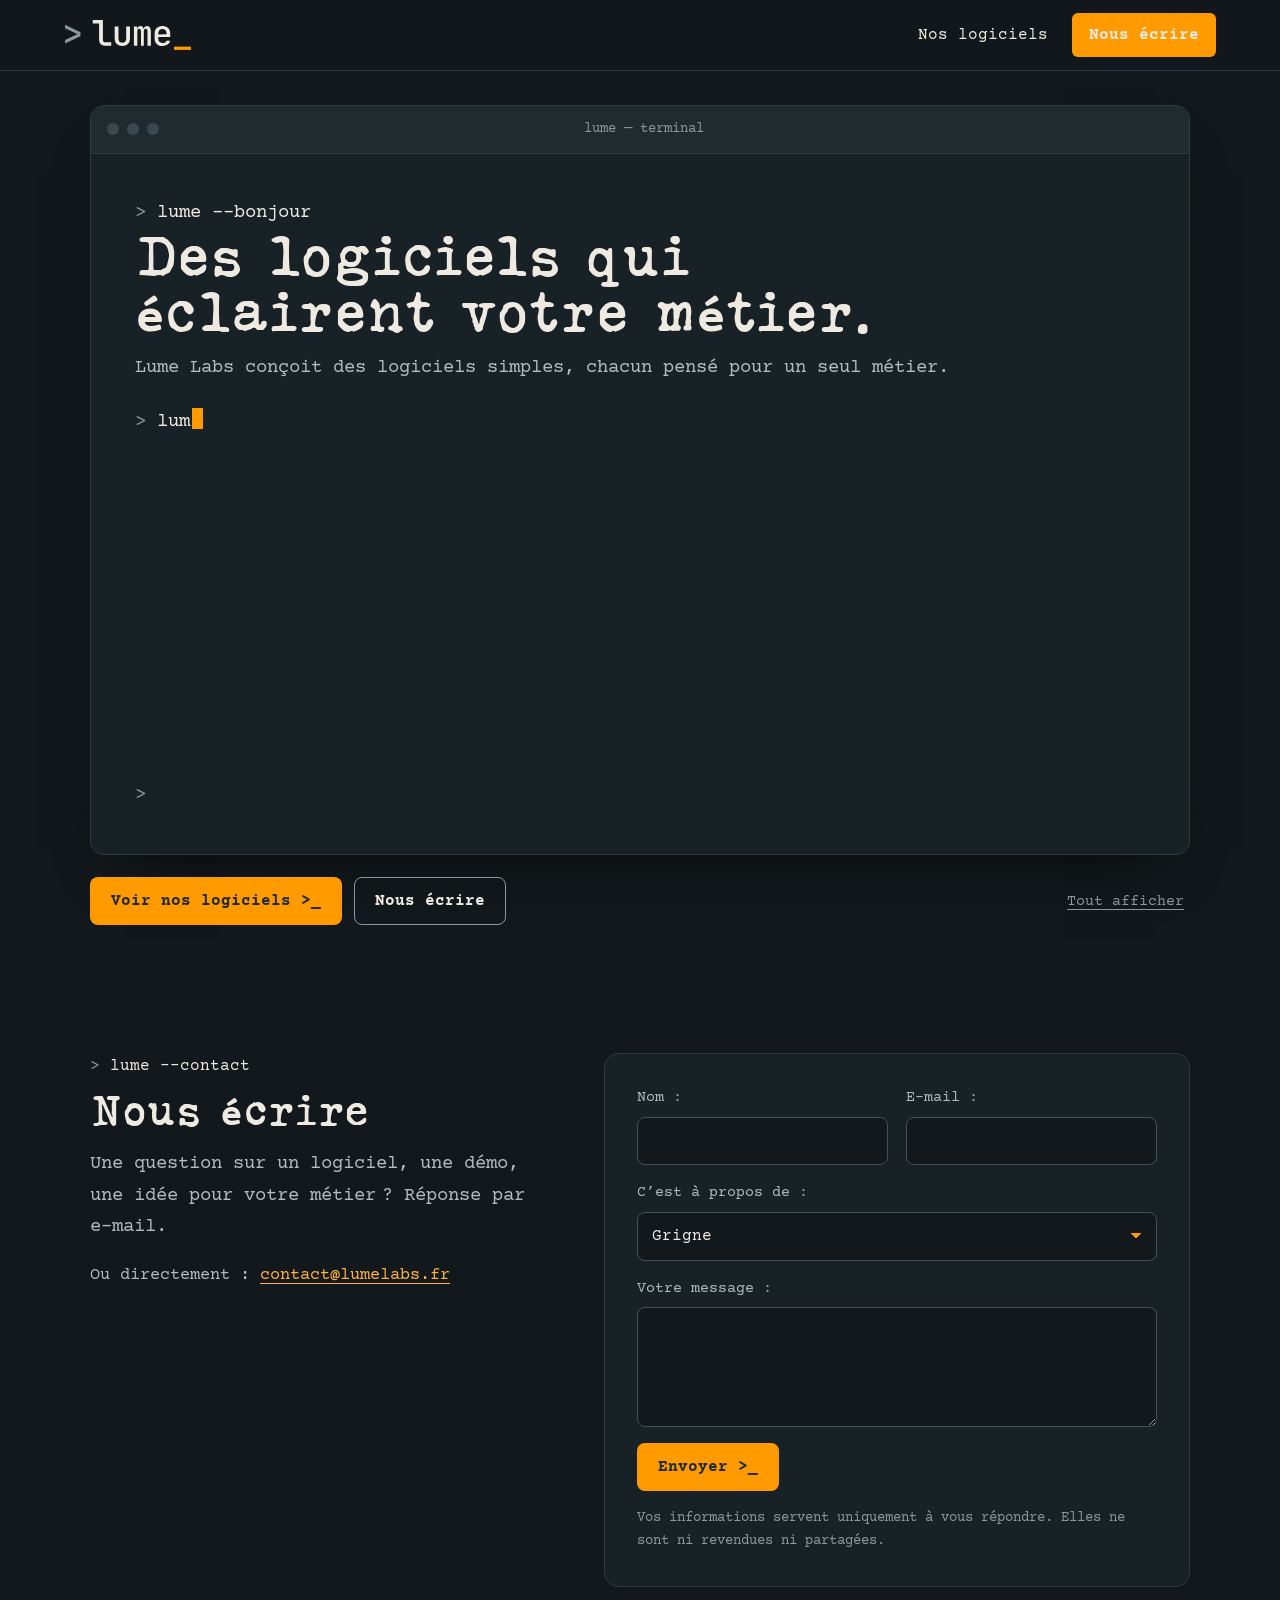
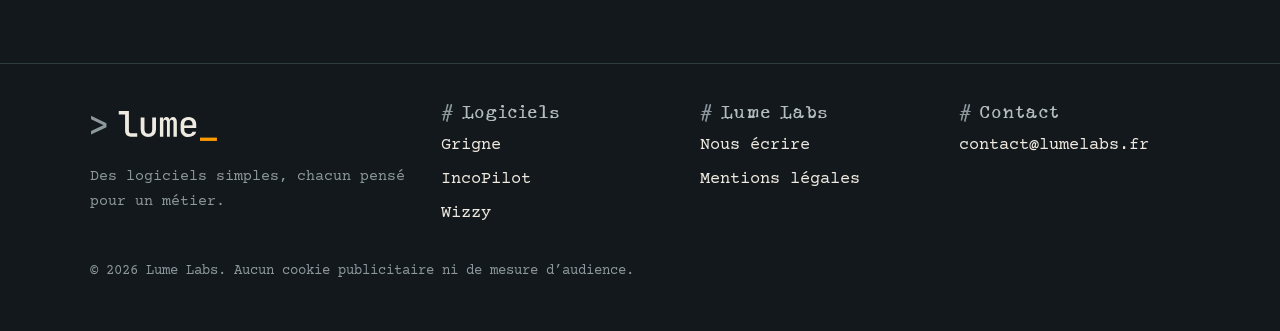
==== commit aaf87626: "Add files via upload" ====
--- a/index.html
+++ b/index.html
@@ -3,31 +3,30 @@
 <head>
 <meta charset="utf-8">
 <meta name="viewport" content="width=device-width, initial-scale=1">
-<title>Lume Labs, logiciels de gestion pour boulangeries</title>
-<meta name="description" content="Logiciels de gestion simples, un par métier : Grigne calcule les marges des boulangeries, IncoPilot suit les consommations de produits d'incontinence.">
+<title>Lume Labs, logiciels pour les métiers</title>
+<meta name="description" content="Lume Labs conçoit des logiciels simples, chacun pensé pour un métier : Grigne pour les boulangeries, IncoPilot pour les fabricants de protections, Wizzy pour discuter entre amis.">
 <link rel="canonical" href="https://lumelabs.fr/">
 <meta name="robots" content="index, follow">
 <meta property="og:type" content="website">
 <meta property="og:locale" content="fr_FR">
 <meta property="og:site_name" content="Lume Labs">
-<meta property="og:title" content="Lume Labs, logiciels de gestion pour boulangeries">
-<meta property="og:description" content="Logiciels de gestion simples, un par métier : Grigne calcule les marges des boulangeries, IncoPilot suit les consommations de produits d'incontinence.">
+<meta property="og:title" content="Lume Labs, logiciels pour les métiers">
+<meta property="og:description" content="Lume Labs conçoit des logiciels simples, chacun pensé pour un métier : Grigne pour les boulangeries, IncoPilot pour les fabricants de protections, Wizzy pour discuter entre amis.">
 <meta property="og:url" content="https://lumelabs.fr/">
 <meta property="og:image" content="https://lumelabs.fr/og-image.png">
 <meta property="og:image:width" content="1200">
 <meta property="og:image:height" content="630">
 <meta property="og:image:alt" content="Logo Lume Labs : une ligne de commande avec un curseur ambre">
 <meta name="twitter:card" content="summary_large_image">
-<meta name="theme-color" content="#1F2A30">
+<meta name="theme-color" content="#12181B">
 <link rel="icon" href="favicon.svg" type="image/svg+xml">
 <link rel="icon" href="favicon-32.png" sizes="32x32" type="image/png">
 <link rel="apple-touch-icon" href="apple-touch-icon.png">
-<link rel="preload" href="fonts/fraunces-latin-600-normal.woff2" as="font" type="font/woff2" crossorigin>
-<link rel="preload" href="fonts/inter-latin-400-normal.woff2" as="font" type="font/woff2" crossorigin>
+<link rel="preload" href="fonts/courier-prime-latin-400-normal.woff2" as="font" type="font/woff2" crossorigin>
+<link rel="preload" href="fonts/silk-remington-sbold.woff2" as="font" type="font/woff2" crossorigin>
 <link rel="stylesheet" href="styles.css">
 <script type="application/ld+json">{"@context": "https://schema.org", "@type": "Organization", "@id": "https://lumelabs.fr/#org", "name": "Lume Labs", "url": "https://lumelabs.fr/", "logo": "https://lumelabs.fr/apple-touch-icon.png", "email": "contact@lumelabs.fr", "description": "Éditeur de logiciels de gestion pensés pour un métier : Grigne pour les boulangeries, IncoPilot pour les fournisseurs de produits d'incontinence."}</script>
 <script type="application/ld+json">{"@context": "https://schema.org", "@type": "WebSite", "name": "Lume Labs", "url": "https://lumelabs.fr/", "inLanguage": "fr", "publisher": {"@id": "https://lumelabs.fr/#org"}}</script>
-<script type="application/ld+json">{"@context": "https://schema.org", "@type": "FAQPage", "mainEntity": [{"@type": "Question", "name": "Qu'est-ce que Lume Labs ?", "acceptedAnswer": {"@type": "Answer", "text": "Lume Labs conçoit des logiciels de gestion en ligne, chacun pensé pour un seul métier. Grigne s'adresse aux boulangeries, IncoPilot aux fournisseurs de produits d'incontinence."}}, {"@type": "Question", "name": "Combien coûtent les logiciels Lume ?", "acceptedAnswer": {"@type": "Answer", "text": "Le tarif dépend de la taille de votre entreprise et du logiciel choisi. Il vous est présenté pendant la démo, sans engagement."}}, {"@type": "Question", "name": "Faut-il installer quelque chose ?", "acceptedAnswer": {"@type": "Answer", "text": "Non. Les logiciels Lume fonctionnent en ligne, depuis un navigateur internet. Il suffit d'une connexion."}}, {"@type": "Question", "name": "Comment se passe la mise en route ?", "acceptedAnswer": {"@type": "Answer", "text": "Après la démo, nous importons ensemble vos données de départ : vos recettes pour Grigne, vos clients pour IncoPilot. Vous n'avez pas à tout saisir seul."}}, {"@type": "Question", "name": "Proposez-vous des logiciels pour d'autres métiers ?", "acceptedAnswer": {"@type": "Answer", "text": "D'autres logiciels sont en préparation. Si votre métier manque d'un outil adapté, écrivez-nous : c'est souvent comme ça qu'un nouveau logiciel commence."}}]}</script>
 </head>
 <body>
 <a class="skip" href="#contenu">Aller au contenu</a>
@@ -36,142 +35,59 @@
 <a class="brand" href="index.html" aria-label="Lume Labs, retour à l'accueil"><svg xmlns="http://www.w3.org/2000/svg" viewBox="54 54 728 182" class="logo-svg" aria-hidden="true" focusable="false"><path d="M60.0 194.0V173.6L119.8 145.0Q123.8 143.2 127.4 142.0Q131.0 140.8 132.8 140.39999999999998Q130.8 140.0 127.10000000000001 138.7Q123.4 137.39999999999998 119.8 135.6L60.0 107.0V86.19999999999999L147.60000000000002 128.8V151.4Z" class="lg-p"/><path d="M287.6 206.0Q277.40000000000003 206.0 269.80000000000007 201.9Q262.20000000000005 197.8 257.90000000000003 190.2Q253.60000000000002 182.6 253.60000000000002 172.6V79.6H217.60000000000002V60.0H275.20000000000005V172.6Q275.20000000000005 179.0 278.80000000000007 182.7Q282.40000000000003 186.4 288.6 186.4H322.6V206.0Z" class="lg-t"/><path d="M385.6 208.0Q365.8 208.0 354.0 196.5Q342.2 185.0 342.2 165.2V96.0H363.8V165.2Q363.8 176.6 369.6 182.89999999999998Q375.40000000000003 189.2 385.6 189.2Q396.0 189.2 401.9 182.89999999999998Q407.8 176.6 407.8 165.2V96.0H429.40000000000003V165.2Q429.40000000000003 185.0 417.5 196.5Q405.6 208.0 385.6 208.0Z" class="lg-t"/><path d="M451.6 206.0V96.0H469.6V110.0H470.8Q471.8 103.6 475.6 99.39999999999999Q480.6 94.0 489.0 94.0Q498.0 94.0 503.0 101.0Q505.6 104.8 506.8 110.0H507.6Q508.6 103.6 512.6 99.39999999999999Q517.6 94.0 526.2 94.0Q536.4 94.0 542.2 101.69999999999999Q548.0 109.39999999999999 548.0 122.19999999999999V206.0H528.8V122.8Q528.8 116.6 526.0999999999999 113.19999999999999Q523.4 109.8 518.4 109.8Q513.4 109.8 510.7 113.1Q508.0 116.39999999999999 508.0 122.6V206.0H491.8V122.8Q491.8 116.39999999999999 489.0 113.1Q486.20000000000005 109.8 481.0 109.8Q476.0 109.8 473.5 113.1Q471.0 116.39999999999999 471.0 122.6V206.0Z" class="lg-t"/><path d="M613.8 208.0Q600.4 208.0 590.3 202.7Q580.1999999999999 197.4 574.8 187.8Q569.4 178.2 569.4 165.4V136.6Q569.4 123.6 574.8 114.1Q580.1999999999999 104.6 590.3 99.3Q600.4 94.0 613.8 94.0Q627.4 94.0 637.4 99.3Q647.4 104.6 652.8 114.1Q658.1999999999999 123.6 658.1999999999999 136.6V156.2H590.1999999999999V165.4Q590.1999999999999 177.6 596.3 184.0Q602.4 190.4 614.0 190.4Q623.4 190.4 629.2 187.10000000000002Q635.0 183.8 636.4 177.4H657.8Q655.4 191.4 643.4 199.7Q631.4 208.0 613.8 208.0ZM637.4 141.39999999999998V136.39999999999998Q637.4 124.39999999999999 631.4 117.79999999999998Q625.4 111.19999999999999 613.8 111.19999999999999Q602.4 111.19999999999999 596.3 117.79999999999998Q590.1999999999999 124.39999999999999 590.1999999999999 136.6V141.6Z" class="lg-t"/><path class="lg-c" d="M679.8 229.8V211.0H775.8V229.8Z"/></svg></a>
 <button class="menu-btn" type="button" aria-expanded="false" aria-controls="nav" aria-label="Ouvrir le menu"><svg width="22" height="22" viewBox="0 0 24 24" fill="none" stroke="currentColor" stroke-width="2" stroke-linecap="round" aria-hidden="true"><path d="M3 6h18M3 12h18M3 18h18"/></svg></button>
 <nav class="nav" id="nav" aria-label="Navigation principale">
-<a href="grigne.html">Grigne</a>
-<a href="incopilot.html">IncoPilot</a>
-<a href="index.html#histoire">Notre histoire</a>
-<a class="btn btn-main" href="#demo">Demander une démo</a>
+<a href="logiciels.html">Nos logiciels</a>
+<a class="btn btn-main" href="index.html#contact">Nous écrire</a>
 </nav>
 </div>
 </header>
 <main id="contenu">
-<section class="band hero" aria-labelledby="h1">
-<div class="wrap">
-<div class="hero-head">
-<div>
-<h1 id="h1">Des logiciels de gestion qui éclairent votre métier</h1>
-<p class="lead">Lume Labs conçoit des logiciels simples, pensés pour un seul métier à la fois. Vos marges, vos stocks, vos consommations : enfin lisibles, sans tableur ni jargon.</p>
-</div>
-<div class="hero-side">
-<p>Deux logiciels sont prêts : <a href="grigne.html">Grigne</a> pour les boulangeries, <a href="incopilot.html">IncoPilot</a> pour les fournisseurs de produits d’incontinence.</p>
-<div class="cta-row"><a class="btn btn-main" href="#demo">Demander une démo <span class="mono" aria-hidden="true">&gt;_</span></a><a class="btn btn-ghost" href="#logiciels">Voir les logiciels</a></div>
-</div>
-</div>
-<div class="window" role="img" aria-label="Aperçu des écrans de Grigne et d'IncoPilot avec des chiffres d'exemple">
-<div class="win-bar" aria-hidden="true"><i></i><i></i><i></i><span>&gt; lume</span><span class="blink">_</span></div>
-<div class="screens" aria-hidden="true">
-<div class="screen">
-<div class="screen-top"><p class="t">Marges de la semaine</p><span class="tag tag-g">Grigne</span></div>
-<div class="big">68 %<small>marge moyenne</small></div>
-<ul class="rows">
-<li class="row"><span>Baguette tradition</span><span class="bar"><b style="width:75%"></b></span><span class="v">75 %</span></li>
-<li class="row"><span>Croissant</span><span class="bar"><b style="width:71%"></b></span><span class="v">71 %</span></li>
-<li class="row"><span>Pain aux céréales</span><span class="bar"><b style="width:64%"></b></span><span class="v">64 %</span></li>
-<li class="row"><span>Tarte aux fraises</span><span class="bar"><b class="low" style="width:38%"></b></span><span class="v">38 %</span></li>
-</ul>
-</div>
-<div class="screen second">
-<div class="screen-top"><p class="t">Résidence Les Oliviers</p><span class="tag tag-i">IncoPilot</span></div>
-<div class="alert"><span class="mono">&gt;</span><span>Rupture estimée dans 6 jours. Commande conseillée : 4 cartons.</span></div>
-<div class="weeks"><span style="height:58%"></span><span style="height:62%"></span><span style="height:60%"></span><span style="height:66%"></span><span style="height:71%"></span><span style="height:69%"></span><span style="height:78%"></span><span class="now" style="height:86%"></span></div>
-<div class="axis"><span>Il y a 8 semaines</span><span>Cette semaine</span></div>
-</div>
-</div>
-<p class="sample">Écrans d’exemple, chiffres fictifs.</p>
-</div>
+<section class="tband" aria-label="Présentation de Lume Labs">
+<div class="shell win">
+<div class="win-bar" aria-hidden="true"><i></i><i></i><i></i><span>lume — terminal</span></div>
+<div class="shell-body">
+<p class="ln cmd" data-t>lume --bonjour</p>
+<h1 class="ln" data-t>Des logiciels qui éclairent votre métier.</h1>
+<p class="ln out" data-t>Lume Labs conçoit des logiciels simples, chacun pensé pour un seul métier.</p>
+<p class="ln cmd" data-t>lume --logiciels</p>
+<ul class="ls ln">
+<li data-t><a href="logiciels.html#grigne">grigne</a><span class="d">coût de revient et marges pour boulangeries-pâtisseries</span></li>
+<li data-t><a href="logiciels.html#incopilot">incopilot</a><span class="d">bilans de consommation pour fabricants de protections</span></li>
+<li data-t><a href="logiciels.html#wizzy">wizzy</a><span class="d">la messagerie de vos années 2000</span></li>
+</ul>
+<p class="ln cmd" data-t>lume --pourquoi</p>
+<p class="ln out" data-t>Lume veut dire « lumière » en corse, la langue de ma mère.</p>
+<p class="ln out" data-t>Ancien vidéaste, je fabrique des outils avec la même idée : rendre visible ce qui compte.</p>
+<p class="ln cmd" data-t>lume --contact</p>
+<p class="ln out" data-t><a class="inl" href="mailto:contact@lumelabs.fr">contact@lumelabs.fr</a> <span class="dim">ou le formulaire juste en dessous</span></p>
+<p class="ln cmd prompt-end"></p>
+</div>
+</div>
+<div class="shell-actions">
+<a class="btn btn-main" href="logiciels.html">Voir nos logiciels <span class="mono" aria-hidden="true">&gt;_</span></a>
+<a class="btn btn-ghost" href="#contact">Nous écrire</a>
+<button class="skipanim" type="button" hidden>Tout afficher</button>
 </div>
 </section>
-
-<section class="band alt" aria-labelledby="pourquoi-t">
-<div class="wrap">
-<div class="sec-head">
-<h2 id="pourquoi-t">Un logiciel par métier, pas un outil pour tout le monde</h2>
-<p class="lead">Les logiciels généralistes demandent d’adapter votre métier à l’outil. Chez Lume, c’est l’inverse.</p>
-</div>
-<ul class="ruled">
-<li><h3>Il parle votre langue</h3><p>Grigne parle de fournées et de prix de revient, IncoPilot de résidences, de tournées et de cartons. Aucun vocabulaire d’informaticien.</p></li>
-<li><h3>Vos chiffres, lisibles d’un coup d’œil</h3><p>Un écran, une réponse : ce que rapporte un produit, ce qu’un client va consommer. Les détails restent là quand vous en avez besoin.</p></li>
-<li><h3>Une vraie personne au bout du fil</h3><p>Vous échangez directement avec celui qui conçoit le logiciel. Une remarque aujourd’hui peut devenir une amélioration la semaine suivante.</p></li>
-</ul>
-</div>
-</section>
-
-<section class="band" id="logiciels" aria-labelledby="logiciels-t">
-<div class="wrap">
-<h2 id="logiciels-t" style="margin-bottom:32px">Nos logiciels</h2>
-<div class="products">
-<a class="product g" href="grigne.html">
-<h3>Grigne</h3>
-<p><strong>Le logiciel de gestion pour boulangerie.</strong> Calculez le prix de revient de chaque recette et suivez vos marges, produit par produit.</p>
-<ul><li>Prix de revient par recette</li><li>Marges par produit</li><li>Effet des hausses de matières premières</li></ul>
-<span class="more">Découvrir Grigne <span aria-hidden="true">→</span></span>
-</a>
-<a class="product i" href="incopilot.html">
-<h3>IncoPilot</h3>
-<p><strong>Le suivi des consommations pour les fournisseurs de produits d’incontinence.</strong> Voyez ce que consomme chaque client et anticipez les commandes.</p>
-<ul><li>Consommations par client</li><li>Prévision des besoins</li><li>Commandes au bon moment</li></ul>
-<span class="more">Découvrir IncoPilot <span aria-hidden="true">→</span></span>
-</a>
-</div>
-</div>
-</section>
-
-<section class="band dark" id="histoire" aria-labelledby="histoire-t">
-<div class="wrap story">
-<div>
-<h2 id="histoire-t">Lume veut dire « lumière » en corse</h2>
-<p class="lead" style="margin-top:20px">Avant d’écrire du code, j’ai passé des années derrière une caméra, à travailler la lumière. Lume, c’est le mot corse pour la lumière, la langue de ma mère.</p>
-<p>Aujourd’hui, je fabrique des logiciels avec la même idée : rendre visible ce qui compte. Chaque logiciel Lume naît de conversations avec des gens du métier. Il fait peu de choses, mais il les fait bien.</p>
-</div>
-<div class="term" aria-hidden="true">
-<div><span class="p">&gt;</span> <span class="w">lume --metier boulangerie</span></div>
-<div>  chargement des recettes … ok</div>
-<div>  calcul des prix de revient … ok</div>
-<div><span class="p">&gt;</span> <span class="w">marge baguette tradition :</span> <span class="a">75 %</span></div>
-<div><span class="p">&gt;</span> <span class="w">lume</span><span class="a blink">_</span></div>
-</div>
-</div>
-</section>
-
-<section class="band" aria-labelledby="etapes-t">
-<div class="wrap">
-<h2 id="etapes-t" style="margin-bottom:40px">Comment ça se passe</h2>
-<ol class="steps">
-<li><span class="dot" aria-hidden="true"></span><h3>Une démo de 20 minutes</h3><p>En visio ou par téléphone, vous voyez le logiciel avec des exemples de votre métier. Sans engagement.</p></li>
-<li><span class="dot" aria-hidden="true"></span><h3>Une mise en route accompagnée</h3><p>Nous importons ensemble vos recettes ou vos clients. Vous n’avez pas à tout saisir seul.</p></li>
-<li><span class="dot" aria-hidden="true"></span><h3>Un suivi dans la durée</h3><p>Une question, une idée ? Vous écrivez, on vous répond. Le logiciel évolue avec vos retours.</p></li>
-</ol>
-</div>
-</section>
-<section class="band alt" id="questions" aria-labelledby="questions-t">
-<div class="wrap faq-grid">
-<div>
-<h2 id="questions-t">Questions fréquentes</h2>
-<p class="lead">Ce qu’il faut savoir avant de demander une démo.</p>
-<p class="ask">Une autre question ? <a href="#demo">Écrivez-nous</a></p>
-</div>
-<div class="faq"><details><summary>Qu’est-ce que Lume Labs ?</summary><p>Lume Labs conçoit des logiciels de gestion en ligne, chacun pensé pour un seul métier. Grigne s’adresse aux boulangeries, IncoPilot aux fournisseurs de produits d’incontinence.</p></details><details><summary>Combien coûtent les logiciels Lume ?</summary><p>Le tarif dépend de la taille de votre entreprise et du logiciel choisi. Il vous est présenté pendant la démo, sans engagement.</p></details><details><summary>Faut-il installer quelque chose ?</summary><p>Non. Les logiciels Lume fonctionnent en ligne, depuis un navigateur internet. Il suffit d’une connexion.</p></details><details><summary>Comment se passe la mise en route ?</summary><p>Après la démo, nous importons ensemble vos données de départ : vos recettes pour Grigne, vos clients pour IncoPilot. Vous n’avez pas à tout saisir seul.</p></details><details><summary>Proposez-vous des logiciels pour d’autres métiers ?</summary><p>D’autres logiciels sont en préparation. Si votre métier manque d’un outil adapté, écrivez-nous : c’est souvent comme ça qu’un nouveau logiciel commence.</p></details></div>
-</div>
-</section>
-<section class="band dark" id="demo" aria-labelledby="demo-t">
-<div class="wrap contact">
-<div>
-<h2 id="demo-t">Demandez une démo</h2>
-<p class="lead">Vingt minutes, en visio ou par téléphone, pour voir si nos logiciels vous conviennent. Sans engagement.</p>
-<p class="contact-direct">Vous préférez écrire ? <a href="mailto:contact@lumelabs.fr">contact@lumelabs.fr</a></p>
-</div>
+<section class="band" id="contact" aria-labelledby="contact-t">
+<div class="wrap contact-light">
+<div>
+<p class="prompt"><b>lume --contact</b></p>
+<h2 id="contact-t">Nous écrire</h2>
+<p class="lead">Une question sur un logiciel, une démo, une idée pour votre métier ? Réponse par e-mail.</p>
+<p class="contact-direct">Ou directement : <a href="mailto:contact@lumelabs.fr">contact@lumelabs.fr</a></p>
+</div>
+<div>
 <div class="tally-slot" data-produit="Lume Labs"></div>
 <form class="form" novalidate>
-<input type="hidden" name="produit" value="Lume Labs">
 <div class="field"><label for="f-nom">Nom</label><input id="f-nom" name="nom" autocomplete="name" required></div>
-<div class="field"><label for="f-ent">Entreprise</label><input id="f-ent" name="entreprise" autocomplete="organization" required></div>
 <div class="field"><label for="f-mail">E-mail</label><input id="f-mail" name="email" type="email" autocomplete="email" required></div>
-<div class="field"><label for="f-tel">Téléphone <span>(facultatif)</span></label><input id="f-tel" name="tel" type="tel" autocomplete="tel"></div>
-<div class="field full"><label for="f-met">Votre activité</label><select id="f-met" name="metier"><option selected>Boulangerie, pâtisserie</option><option>Fournisseur de produits d’incontinence</option><option>Autre activité</option></select></div>
-<div class="field full"><label for="f-msg">Votre message <span>(facultatif)</span></label><textarea id="f-msg" name="message"></textarea></div>
-<button class="btn btn-main" type="submit">Demander ma démo <span class="mono" aria-hidden="true">&gt;_</span></button>
-<p class="form-note">Vos informations servent uniquement à vous recontacter. Elles ne sont ni revendues ni partagées.</p>
-<div class="form-done" tabindex="-1" role="status">Votre messagerie va s’ouvrir avec votre demande déjà rédigée. Si rien ne s’ouvre, <a href="mailto:contact@lumelabs.fr">cliquez ici</a> ou écrivez à contact@lumelabs.fr.</div>
+<div class="field full"><label for="f-log">C’est à propos de</label><select id="f-log" name="logiciel"><option>Grigne</option><option>IncoPilot</option><option>Wizzy</option><option>Autre sujet</option></select></div>
+<div class="field full"><label for="f-msg">Votre message</label><textarea id="f-msg" name="message" required></textarea></div>
+<button class="btn btn-main" type="submit">Envoyer <span class="mono" aria-hidden="true">&gt;_</span></button>
+<p class="form-note">Vos informations servent uniquement à vous répondre. Elles ne sont ni revendues ni partagées.</p>
+<div class="form-done" tabindex="-1" role="status">Votre messagerie va s’ouvrir avec le message déjà rédigé. Si rien ne s’ouvre, <a href="mailto:contact@lumelabs.fr">cliquez ici</a> ou écrivez à contact@lumelabs.fr.</div>
 </form>
+</div>
 </div>
 </section>
 </main>
@@ -179,28 +95,27 @@
 <div class="wrap">
 <div>
 <a class="brand" href="index.html" aria-label="Lume Labs, retour à l'accueil"><svg xmlns="http://www.w3.org/2000/svg" viewBox="54 54 728 182" class="logo-svg" aria-hidden="true" focusable="false"><path d="M60.0 194.0V173.6L119.8 145.0Q123.8 143.2 127.4 142.0Q131.0 140.8 132.8 140.39999999999998Q130.8 140.0 127.10000000000001 138.7Q123.4 137.39999999999998 119.8 135.6L60.0 107.0V86.19999999999999L147.60000000000002 128.8V151.4Z" class="lg-p"/><path d="M287.6 206.0Q277.40000000000003 206.0 269.80000000000007 201.9Q262.20000000000005 197.8 257.90000000000003 190.2Q253.60000000000002 182.6 253.60000000000002 172.6V79.6H217.60000000000002V60.0H275.20000000000005V172.6Q275.20000000000005 179.0 278.80000000000007 182.7Q282.40000000000003 186.4 288.6 186.4H322.6V206.0Z" class="lg-t"/><path d="M385.6 208.0Q365.8 208.0 354.0 196.5Q342.2 185.0 342.2 165.2V96.0H363.8V165.2Q363.8 176.6 369.6 182.89999999999998Q375.40000000000003 189.2 385.6 189.2Q396.0 189.2 401.9 182.89999999999998Q407.8 176.6 407.8 165.2V96.0H429.40000000000003V165.2Q429.40000000000003 185.0 417.5 196.5Q405.6 208.0 385.6 208.0Z" class="lg-t"/><path d="M451.6 206.0V96.0H469.6V110.0H470.8Q471.8 103.6 475.6 99.39999999999999Q480.6 94.0 489.0 94.0Q498.0 94.0 503.0 101.0Q505.6 104.8 506.8 110.0H507.6Q508.6 103.6 512.6 99.39999999999999Q517.6 94.0 526.2 94.0Q536.4 94.0 542.2 101.69999999999999Q548.0 109.39999999999999 548.0 122.19999999999999V206.0H528.8V122.8Q528.8 116.6 526.0999999999999 113.19999999999999Q523.4 109.8 518.4 109.8Q513.4 109.8 510.7 113.1Q508.0 116.39999999999999 508.0 122.6V206.0H491.8V122.8Q491.8 116.39999999999999 489.0 113.1Q486.20000000000005 109.8 481.0 109.8Q476.0 109.8 473.5 113.1Q471.0 116.39999999999999 471.0 122.6V206.0Z" class="lg-t"/><path d="M613.8 208.0Q600.4 208.0 590.3 202.7Q580.1999999999999 197.4 574.8 187.8Q569.4 178.2 569.4 165.4V136.6Q569.4 123.6 574.8 114.1Q580.1999999999999 104.6 590.3 99.3Q600.4 94.0 613.8 94.0Q627.4 94.0 637.4 99.3Q647.4 104.6 652.8 114.1Q658.1999999999999 123.6 658.1999999999999 136.6V156.2H590.1999999999999V165.4Q590.1999999999999 177.6 596.3 184.0Q602.4 190.4 614.0 190.4Q623.4 190.4 629.2 187.10000000000002Q635.0 183.8 636.4 177.4H657.8Q655.4 191.4 643.4 199.7Q631.4 208.0 613.8 208.0ZM637.4 141.39999999999998V136.39999999999998Q637.4 124.39999999999999 631.4 117.79999999999998Q625.4 111.19999999999999 613.8 111.19999999999999Q602.4 111.19999999999999 596.3 117.79999999999998Q590.1999999999999 124.39999999999999 590.1999999999999 136.6V141.6Z" class="lg-t"/><path class="lg-c" d="M679.8 229.8V211.0H775.8V229.8Z"/></svg></a>
-<p>Des logiciels de gestion simples, pensés pour un seul métier à la fois.</p>
+<p>Des logiciels simples, chacun pensé pour un métier.</p>
 </div>
 <div>
 <h2>Logiciels</h2>
 <ul>
-<li><a href="grigne.html">Grigne, gestion de boulangerie</a></li>
-<li><a href="incopilot.html">IncoPilot, suivi des consommations</a></li>
+<li><a href="logiciels.html#grigne">Grigne</a></li>
+<li><a href="logiciels.html#incopilot">IncoPilot</a></li>
+<li><a href="logiciels.html#wizzy">Wizzy</a></li>
 </ul>
 </div>
 <div>
 <h2>Lume Labs</h2>
 <ul>
-<li><a href="index.html#histoire">Notre histoire</a></li>
-<li><a href="index.html#questions">Questions fréquentes</a></li>
-<li><a href="#demo">Demander une démo</a></li>
+<li><a href="index.html#contact">Nous écrire</a></li>
+<li><a href="mentions-legales.html">Mentions légales</a></li>
 </ul>
 </div>
 <div>
 <h2>Contact</h2>
 <ul>
 <li><a href="mailto:contact@lumelabs.fr">contact@lumelabs.fr</a></li>
-<li><a href="mentions-legales.html">Mentions légales</a></li>
 </ul>
 </div>
 </div>
@@ -256,16 +171,10 @@
       e.preventDefault();
       if (!form.reportValidity()) return;
       const d = new FormData(form);
-      const lines = [
-        'Nom : ' + (d.get('nom') || ''),
-        'Entreprise : ' + (d.get('entreprise') || ''),
-        'Activité : ' + (d.get('metier') || ''),
-        'E-mail : ' + (d.get('email') || ''),
-        'Téléphone : ' + (d.get('tel') || ''),
-        '',
-        (d.get('message') || '')
-      ];
-      const subject = 'Demande de démo ' + (d.get('produit') || 'Lume Labs') + ' – ' + (d.get('entreprise') || d.get('nom') || '');
+      const labels = { nom: 'Nom', email: 'E-mail', logiciel: 'Logiciel', message: 'Message' };
+      const lines = [];
+      for (const [k, v] of d.entries()) { if (labels[k]) lines.push(labels[k] + ' : ' + v); }
+      const subject = 'Message depuis lumelabs.fr – ' + (d.get('logiciel') || '') + ' – ' + (d.get('nom') || '');
       const href = 'mailto:' + EMAIL + '?subject=' + encodeURIComponent(subject) + '&body=' + encodeURIComponent(lines.join('\n'));
       const done = form.querySelector('.form-done');
       if (done) {
@@ -281,5 +190,67 @@
 }
 
 </script>
+<script>
+{
+  const body = document.querySelector('.shell-body');
+  const skip = document.querySelector('.skipanim');
+  const reduce = window.matchMedia('(prefers-reduced-motion: reduce)').matches;
+  const caret = document.createElement('span');
+  caret.className = 'caret';
+  caret.setAttribute('aria-hidden', 'true');
+  const park = () => { const end = body && body.querySelector('.prompt-end'); if (end) end.appendChild(caret); };
+  if (body && !reduce) {
+    /* Le texte reste entier dans la page : seule sa partie pas encore tapée est masquée. */
+    const jobs = Array.from(body.querySelectorAll('[data-t]')).map((el) => {
+      const walker = document.createTreeWalker(el, NodeFilter.SHOW_TEXT);
+      const nodes = [];
+      while (walker.nextNode()) nodes.push(walker.currentNode);
+      const parts = nodes.filter((n) => n.textContent.length).map((n) => {
+        const shown = document.createElement('span');
+        const rest = document.createElement('span');
+        rest.className = 'tw-hide';
+        rest.textContent = n.textContent;
+        n.replaceWith(shown, rest);
+        return { shown, rest, full: rest.textContent };
+      });
+      el.classList.add('pending');
+      return { el, parts, cmd: el.classList.contains('cmd') };
+    });
+    let done = false;
+    const finish = () => {
+      if (done) return;
+      done = true;
+      for (const j of jobs) { j.el.classList.remove('pending'); for (const p of j.parts) { p.shown.textContent = p.full; p.rest.textContent = ''; } }
+      park();
+      if (skip) skip.hidden = true;
+    };
+    const sleep = (ms) => new Promise((r) => setTimeout(r, ms));
+    const run = async () => {
+      for (const j of jobs) {
+        j.el.classList.remove('pending');
+        const speed = j.cmd ? 55 : 10;
+        const step = j.cmd ? 1 : 3;
+        for (const p of j.parts) {
+          p.rest.before(caret);
+          for (let c = step; c < p.full.length + step; c += step) {
+            if (done) return;
+            p.shown.textContent = p.full.slice(0, c);
+            p.rest.textContent = p.full.slice(c);
+            await sleep(speed);
+          }
+        }
+        if (done) return;
+        await sleep(j.cmd ? 260 : 60);
+      }
+      finish();
+    };
+    if (skip) { skip.hidden = false; skip.addEventListener('click', finish); }
+    body.addEventListener('click', (e) => { if (!e.target.closest('a')) finish(); });
+    run();
+  } else {
+    park();
+  }
+}
+</script>
 </body>
 </html>
--- a/styles.css
+++ b/styles.css
@@ -1,234 +1,188 @@
-/* VOICE   occasion : site vitrine d'un artisan du logiciel, calme et précis
-   IDEA    une ligne de commande qui éclaire : l'invite > lume_ devient la façon de montrer un chiffre enfin lisible
-   PICTURE une fenêtre d'application en granit qui affiche les vrais écrans des deux produits (données d'exemple)
-   COLOUR  calcaire en fond, granit pour l'encre et les fenêtres, ambre pour le curseur et l'action ; croûte et bleu mer pour les produits
-   TYPE    Fraunces 600 pour les titres, Inter pour le texte, JetBrains Mono seulement pour l'invite et les chiffres d'écran
-   LAYOUT  titre sur toute la largeur, fenêtre dessous ; sections en bandes pleine largeur ; sur mobile tout s'empile, la fenêtre reste dans le premier écran */
+/* VOICE   un terminal chaleureux : calme, précis, un peu rétro
+   IDEA    tout le site est une session de terminal ; chaque section est une commande « > lume --… » et sa réponse
+   PICTURE la fenêtre de terminal de l'accueil, où le texte se tape tout seul ; les fiches logiciels sont d'autres fenêtres
+   COLOUR  nuit de granit fixe, encre calcaire, ambre pour le curseur, les commandes et l'action
+   TYPE    Silk Remington pour les titres, Courier Prime pour le texte ; le logo garde son dessin
+   LAYOUT  fenêtres centrées jusqu'à 1100 px ; tout s'empile sous 700 px, les fenêtres prennent toute la largeur */
 
-@font-face{font-family:"Fraunces";src:url(fonts/fraunces-latin-600-normal.woff2) format("woff2");font-weight:600;font-display:swap}
-@font-face{font-family:"Inter";src:url(fonts/inter-latin-400-normal.woff2) format("woff2");font-weight:400;font-display:swap}
-@font-face{font-family:"Inter";src:url(fonts/inter-latin-500-normal.woff2) format("woff2");font-weight:500;font-display:swap}
-@font-face{font-family:"Inter";src:url(fonts/inter-latin-600-normal.woff2) format("woff2");font-weight:600;font-display:swap}
-@font-face{font-family:"JetBrains Mono";src:url(fonts/jetbrains-mono-latin-500-normal.woff2) format("woff2");font-weight:500;font-display:swap}
+@font-face{font-family:"Silk Remington";src:url(fonts/silk-remington-sbold.woff2) format("woff2");font-weight:600;font-style:normal;font-display:swap;unicode-range:U+0020-007E,U+00A0}
+@font-face{font-family:"Courier Prime";src:url(fonts/courier-prime-latin-400-normal.woff2) format("woff2");font-weight:400;font-style:normal;font-display:swap}
+@font-face{font-family:"Courier Prime";src:url(fonts/courier-prime-latin-700-normal.woff2) format("woff2");font-weight:700;font-style:normal;font-display:swap}
+@font-face{font-family:"Courier Prime";src:url(fonts/courier-prime-latin-400-italic.woff2) format("woff2");font-weight:400;font-style:italic;font-display:swap}
 
-:root{color-scheme:light dark;
---bg:light-dark(#F6F1E8,#151C20);
---bg2:light-dark(#EDE5D7,#1C252A);
---card:light-dark(#FBF8F2,#202B31);
---ink:light-dark(#1F2A30,#F1ECE3);
---soft:light-dark(#4A555B,#B9C0C4);
---line:light-dark(#DCD3C3,#33424A);
---granit:#1F2A30;--calcaire:#F6F1E8;
---ambre:#E3A23B;--ambre-ink:light-dark(#8A5A0E,#F0B85A);
---prompt:light-dark(#737D83,#8A949A);
---croute:#B8732E;--mer:#2F6E8F;--maquis:#3F5B4A;
---serif:"Fraunces",Georgia,"Times New Roman",serif;
---sans:"Inter",system-ui,-apple-system,"Segoe UI",Roboto,sans-serif;
---mono:"JetBrains Mono",ui-monospace,Menlo,Consolas,monospace}
-:root[data-theme=light]{color-scheme:light}
-:root[data-theme=dark]{color-scheme:dark}
+:root{color-scheme:dark;
+--bg:#12181B;--win:#182125;--bar:#202B30;--card:#1D272C;
+--ink:#EFEAE1;--soft:#B3BCC0;--dim:#8D989E;--line:#2E3B41;
+--ambre:#FF9B00;--ambre-hi:#FFB340;--granit:#1F2A30;
+--type:"Courier Prime","Courier New",Courier,ui-monospace,monospace;
+--title:"Silk Remington","Courier Prime","Courier New",Courier,monospace}
 *{box-sizing:border-box;min-width:0}
-html{scroll-padding-top:84px;-webkit-text-size-adjust:100%}
-body{margin:0;background:var(--bg);color:var(--ink);font:17px/1.6 var(--sans);overflow-x:clip}
+html{scroll-padding-top:84px;-webkit-text-size-adjust:100%;background:var(--bg)}
+body{margin:0;background:var(--bg);color:var(--ink);font:17px/1.65 var(--type);overflow-x:clip}
 img,svg{max-width:100%}
-a{color:inherit}
+a{color:var(--ambre-hi);text-underline-offset:4px}
+a:hover{color:var(--ink)}
 p{margin:0 0 1em}
-h1,h2,h3{font-family:var(--serif);font-weight:600;line-height:1.08;letter-spacing:-.02em;text-wrap:balance;margin:0}
-h1{font-size:clamp(36px,5.4vw,60px)}
-h2{font-size:clamp(28px,3.6vw,42px)}
-h3{font-size:22px;line-height:1.2}
-.wrap{max-width:1240px;margin-inline:auto}
-.band{padding-block:clamp(48px,7vw,104px);padding-inline:max(5vw,16px)}
-.lead{font-size:clamp(18px,1.6vw,20px);color:var(--soft);max-width:62ch}
-.skip{position:absolute;left:-999px;top:8px;background:var(--granit);color:var(--calcaire);padding:10px 14px;border-radius:8px;z-index:20}
+h1,h2,h3{font-family:var(--title);font-weight:600;line-height:1.12;letter-spacing:-.01em;text-wrap:balance;margin:0;color:var(--ink)}
+h1{font-size:clamp(30px,4.6vw,50px)}
+h2{font-size:clamp(26px,3.2vw,38px)}
+h3{font-size:21px;line-height:1.25}
+b,strong{font-weight:700}
+.wrap{max-width:1100px;margin-inline:auto}
+.band{padding-block:clamp(40px,6vw,88px);padding-inline:max(5vw,16px)}
+.lead{font-size:clamp(17px,1.5vw,19px);color:var(--soft);max-width:62ch}
+.dim{color:var(--dim)}
+.amb{color:var(--ambre)}
+.sr{position:absolute;width:1px;height:1px;overflow:hidden;clip:rect(0 0 0 0);white-space:nowrap}
+.skip{position:absolute;left:-999px;top:8px;background:var(--ambre);color:var(--granit);padding:10px 14px;border-radius:6px;z-index:20}
 .skip:focus{left:12px}
-:focus-visible{outline:3px solid var(--ambre);outline-offset:3px;border-radius:4px}
+:focus-visible{outline:2px solid var(--ambre);outline-offset:3px;border-radius:3px}
+
+/* Commande au-dessus d'un titre : « > lume --contact » */
+.prompt{font-size:16px;color:var(--soft);margin:0 0 12px}
+.prompt::before{content:"> ";color:var(--dim)}
+.prompt b{color:var(--ink);font-weight:400}
+.blink,.lg-c,.caret{animation:blink 1.1s steps(1) infinite}
+@keyframes blink{0%,55%{opacity:1}56%,100%{opacity:0}}
+.caret{display:inline-block;width:.6em;height:1.1em;vertical-align:-.18em;background:var(--ambre);margin-left:2px}
 
 /* En-tête */
-.top{position:sticky;top:0;z-index:10;background:color-mix(in srgb,var(--bg) 92%,transparent);backdrop-filter:blur(8px);border-bottom:1px solid var(--line)}
-.top .wrap{display:flex;align-items:center;gap:24px;padding:12px max(5vw,16px);max-width:none}
-.brand{display:inline-flex;align-items:center;text-decoration:none;padding:6px 0}
-.logo-svg{height:34px;width:auto;display:block}
-.lg-p{fill:var(--prompt)}.lg-t{fill:var(--ink)}.lg-c{fill:var(--ambre)}
-.blink,.lg-c{animation:blink 1.2s steps(1) infinite}
-@keyframes blink{0%,55%{opacity:1}56%,100%{opacity:0}}
-.nav{display:flex;align-items:center;gap:6px;margin-left:auto}
-.nav a{text-decoration:none;font-weight:500;font-size:16px;padding:10px 12px;border-radius:8px}
-.nav a:hover{background:var(--bg2)}
-.nav a[aria-current=page]{text-decoration:underline;text-decoration-color:var(--ambre);text-decoration-thickness:3px;text-underline-offset:8px}
-.menu-btn{display:none;margin-left:auto;background:none;border:1px solid var(--line);color:var(--ink);border-radius:10px;width:46px;height:46px;cursor:pointer}
-.btn{display:inline-flex;align-items:center;justify-content:center;gap:10px;min-height:48px;padding:12px 22px;border-radius:12px;font:600 16px/1.2 var(--sans);text-decoration:none;cursor:pointer;border:2px solid transparent;white-space:nowrap}
-.btn-main{background:var(--granit);color:var(--calcaire)}
-.btn-main:hover{background:#2C3A41}
-:root .btn-main{background:light-dark(var(--granit),var(--ambre));color:light-dark(var(--calcaire),var(--granit))}
-.btn-main .mono{color:var(--ambre)}
-:root .btn-main .mono{color:light-dark(var(--ambre),var(--granit))}
-.btn-ghost{border-color:var(--ink);color:var(--ink);background:transparent}
-.btn-ghost:hover{background:var(--bg2)}
-.nav .btn{margin-left:8px;padding:10px 18px;min-height:44px}
-.mono{font-family:var(--mono);font-weight:500}
+.top{position:sticky;top:0;z-index:10;background:color-mix(in srgb,var(--bg) 94%,transparent);backdrop-filter:blur(8px);border-bottom:1px solid var(--line)}
+.top .wrap{display:flex;align-items:center;gap:20px;padding:12px max(5vw,16px);max-width:none}
+.brand{display:inline-flex;align-items:center;padding:6px 0}
+.logo-svg{height:32px;width:auto;display:block}
+.lg-p{fill:var(--dim)}.lg-t{fill:var(--ink)}.lg-c{fill:var(--ambre)}
+.nav{display:flex;align-items:center;gap:4px;margin-left:auto}
+.nav a{color:var(--ink);text-decoration:none;font-size:16px;padding:10px 12px;border-radius:6px}
+.nav a:hover{background:var(--card);color:var(--ink)}
+.nav a[aria-current=page]{color:var(--ambre)}
+.nav a[aria-current=page]::before{content:"> "}
+.menu-btn{display:none;margin-left:auto;background:none;border:1px solid var(--line);color:var(--ink);border-radius:8px;width:46px;height:46px;cursor:pointer}
 
-/* Héros */
-.hero{padding-top:clamp(40px,6vw,88px);padding-bottom:0}
-.hero-head{display:grid;grid-template-columns:minmax(0,1.5fr) minmax(0,1fr);gap:clamp(24px,4vw,64px);align-items:end}
-.hero-head .lead{margin:20px 0 0}
+/* Boutons */
+.btn{display:inline-flex;align-items:center;justify-content:center;gap:10px;min-height:48px;padding:11px 20px;border-radius:8px;font:700 16px/1.2 var(--type);text-decoration:none;cursor:pointer;border:1.5px solid transparent;white-space:nowrap}
+.btn-main{background:var(--ambre);color:var(--granit)}
+.btn-main:hover{background:var(--ambre-hi);color:var(--granit)}
+.btn-ghost{border-color:var(--dim);color:var(--ink);background:transparent}
+.btn-ghost:hover{border-color:var(--ink);background:var(--card);color:var(--ink)}
+.nav .btn{margin-left:8px;min-height:44px;padding:9px 16px}
+.ext::after{content:" ↗"}
 .cta-row{display:flex;flex-wrap:wrap;gap:12px}
-.hero-side p{color:var(--soft);font-size:16px;margin:0 0 18px}
-.prompt{font-family:var(--mono);font-weight:500;color:var(--prompt);margin:0 0 16px;font-size:16px}
-.prompt b{color:var(--ink);font-weight:500}
-.prompt .blink{color:var(--ambre)}
 
-/* Fenêtre d'application (l'image du site) */
-.window{margin-top:clamp(32px,4vw,56px);background:var(--granit);color:var(--calcaire);border-radius:20px 20px 0 0;padding:14px clamp(14px,2.4vw,28px) clamp(20px,3vw,36px);box-shadow:0 -1px 0 #0003 inset}
-.win-bar{display:flex;align-items:center;gap:8px;padding:4px 2px 16px;font-family:var(--mono);font-size:14px;color:#9AA4AA}
-.win-bar i{width:11px;height:11px;border-radius:50%;background:#3A4950;display:inline-block}
-.win-bar span{margin-left:10px}
-.win-bar .blink{color:var(--ambre);margin:0}
-.screens{display:grid;grid-template-columns:repeat(2,minmax(0,1fr));gap:clamp(12px,2vw,24px)}
-.screen{background:#263339;border-radius:14px;padding:clamp(16px,2vw,24px);display:flex;flex-direction:column;gap:14px}
-.screen-top{display:flex;justify-content:space-between;align-items:baseline;gap:12px;flex-wrap:wrap}
-.tag{font:600 13px/1 var(--sans);padding:7px 10px;border-radius:999px;color:#fff}
-.tag-g{background:var(--croute)}.tag-i{background:var(--mer)}
-.screen .t{margin:0;font-family:var(--sans);font-size:17px;font-weight:600;letter-spacing:0;color:var(--calcaire)}
-.big{font-family:var(--sans);font-weight:600;font-variant-numeric:tabular-nums;letter-spacing:-.02em;font-size:clamp(36px,4vw,52px);line-height:1;color:var(--calcaire);white-space:nowrap}
-.big small{font-size:15px;font-weight:400;letter-spacing:0;color:#B9C0C4;margin-left:10px}
-.rows{display:grid;gap:10px;margin:0;padding:0;list-style:none}
-.row{display:grid;grid-template-columns:minmax(0,9em) minmax(0,1fr) auto;align-items:center;gap:12px;font-size:15px;color:#DCE1E3}
-.bar{height:10px;border-radius:5px;background:#33434A;overflow:hidden}
-.bar b{display:block;height:100%;border-radius:5px;background:var(--ambre)}
-.bar b.low{background:#E07856}
-.row .v{font-family:var(--mono);font-size:14px;white-space:nowrap;text-align:right;color:var(--calcaire)}
-.alert{display:flex;gap:10px;align-items:flex-start;background:#33434A;border-radius:10px;padding:12px 14px;font-size:15px;color:#E9ECEE}
-.alert .mono{color:var(--ambre)}
-.weeks{display:grid;grid-template-columns:repeat(8,minmax(0,1fr));gap:6px;align-items:end;height:92px}
-.weeks span{background:#5B8FAA;border-radius:4px 4px 0 0}
-.weeks span.now{background:var(--ambre)}
-.axis{display:flex;justify-content:space-between;font-size:13px;color:#B9C0C4}
-.sample{font-size:13px;color:#B9C0C4;margin:16px 0 0}
+/* Fenêtre de terminal (accueil et fiches) */
+.win{background:var(--win);border:1px solid var(--line);border-radius:14px;overflow:hidden;box-shadow:0 30px 60px -36px #000c}
+.win-bar{display:flex;align-items:center;gap:8px;padding:12px 16px;background:var(--bar);border-bottom:1px solid var(--line);font-size:14px;color:var(--dim)}
+.win-bar i{width:12px;height:12px;border-radius:50%;background:#3A4950;display:inline-block}
+.win-bar span{margin-inline:auto;padding-right:52px}
 
-/* Sections */
-.alt{background:var(--bg2)}
-.dark{background:var(--granit);color:var(--calcaire)}
-.dark .lead,.dark p{color:#C9CFD2}
-.sec-head{display:grid;grid-template-columns:minmax(0,1fr) minmax(0,1fr);gap:clamp(20px,4vw,64px);align-items:end;margin-bottom:clamp(28px,4vw,48px)}
-.sec-head p{margin:0}
-.ruled{list-style:none;margin:0;padding:0;border-top:1px solid var(--line)}
-.ruled li{display:grid;grid-template-columns:minmax(0,1fr) minmax(0,1.6fr);gap:clamp(16px,4vw,64px);padding:clamp(20px,3vw,32px) 0;border-bottom:1px solid var(--line)}
-.ruled h3{font-size:clamp(22px,2.4vw,28px)}
-.ruled p{margin:0;color:var(--soft)}
+/* Accueil */
+.tband{padding:clamp(16px,2.6vw,36px) max(5vw,16px) clamp(28px,4vw,56px)}
+.shell{max-width:1100px;margin-inline:auto}
+.shell-body{padding:clamp(20px,3.4vw,44px);font-size:clamp(16px,1.5vw,19px);line-height:1.7;color:var(--soft)}
+.ln{margin:0}
+.ln+.ln{margin-top:2px}
+.ln.cmd{margin-top:22px;color:var(--ink)}
+.ln.cmd:first-child{margin-top:0}
+.ln.cmd::before{content:"> ";color:var(--dim)}
+.shell h1{font-size:clamp(28px,4.2vw,50px);line-height:1.12;margin:8px 0 8px}
+.out{color:var(--soft)}
+.ls{list-style:none;margin:6px 0 0;padding:0;display:grid;gap:4px}
+.ls li{display:grid;grid-template-columns:11ch minmax(0,1fr);gap:0 18px}
+.ls a{color:var(--ambre);text-decoration:none;font-weight:700}
+.ls a:hover,.ls a:focus-visible{text-decoration:underline;color:var(--ambre-hi)}
+.shell a.inl{color:var(--ink)}
+.tw-hide{visibility:hidden}
+.pending::before{visibility:hidden}
+.prompt-end{min-height:1.7em}
+.shell-actions{max-width:1100px;margin:22px auto 0;display:flex;flex-wrap:wrap;gap:12px;align-items:center}
+.skipanim{margin-left:auto;background:none;border:0;color:var(--dim);font:400 15px var(--type);cursor:pointer;min-height:44px;padding:0 6px;text-decoration:underline;text-underline-offset:4px}
 
-.products{display:grid;grid-template-columns:repeat(2,minmax(0,1fr));gap:clamp(16px,2.4vw,28px)}
-.product{border-radius:20px;padding:clamp(24px,3vw,40px);color:#fff;display:flex;flex-direction:column;gap:16px;text-decoration:none;min-height:340px;position:relative;overflow:hidden}
-.product.g{background:#9A5E22}
-.product.i{background:#285E7A}
-.product h3{font-size:clamp(30px,3.4vw,42px)}
-.product p{margin:0;color:#F3EDE4;max-width:44ch}
-.product ul{margin:0;padding:0 0 0 1.1em;color:#F3EDE4}
-.product .more{margin-top:auto;font-weight:600;display:inline-flex;gap:8px;align-items:center}
-.product:hover .more span{transform:translateX(4px)}
-.product .more span{transition:transform .2s}
-
-.story{display:grid;grid-template-columns:minmax(0,1.1fr) minmax(0,1fr);gap:clamp(28px,5vw,80px);align-items:center}
-.term{background:#151C20;border-radius:16px;padding:24px;font-family:var(--mono);font-size:clamp(14px,1.4vw,16px);line-height:1.9;color:#C9CFD2;overflow-x:auto}
-.term .p{color:#8A949A}.term .a{color:var(--ambre)}.term .w{color:var(--calcaire)}
-
-.steps{list-style:none;margin:0;padding:0;display:grid;grid-template-columns:repeat(3,minmax(0,1fr));gap:clamp(16px,3vw,40px);position:relative}
-.steps li{position:relative;padding-top:56px}
-.steps li::before{content:"";position:absolute;top:18px;left:0;right:-40px;height:2px;background:var(--line)}
-.steps li:last-child::before{right:0}
-.steps .dot{position:absolute;top:8px;left:0;width:22px;height:22px;border-radius:50%;background:var(--bg);border:3px solid var(--ambre)}
-.steps li:first-child .dot{background:var(--ambre)}
-.steps h3{margin-bottom:8px}
-.steps p{color:var(--soft);margin:0}
-
-.faq-grid{display:grid;grid-template-columns:minmax(0,1fr) minmax(0,1.9fr);gap:clamp(24px,5vw,80px);align-items:start}
-.faq-grid .lead{margin-top:16px}
-.faq-grid .ask{margin-top:20px;font-weight:600}
-.faq-grid .ask a{color:var(--ink)}
-.faq details:first-child{border-top:1px solid var(--line)}
-.faq details{border-bottom:1px solid var(--line);padding:4px 0}
-.faq summary{cursor:pointer;list-style:none;display:flex;justify-content:space-between;gap:16px;align-items:center;padding:18px 0;font-weight:600;font-size:18px}
-.faq summary::-webkit-details-marker{display:none}
-.faq summary::after{content:"+";font-family:var(--mono);font-size:24px;color:var(--ambre-ink);flex:none}
-.faq details[open] summary::after{content:"–"}
-.faq details p{color:var(--soft);margin:0 0 18px;max-width:70ch}
-
-/* Formulaire */
-.contact{display:grid;grid-template-columns:minmax(0,1fr) minmax(0,1.2fr);gap:clamp(28px,5vw,80px);align-items:start}
-.contact .lead{color:#C9CFD2}
-.form{background:var(--calcaire);color:var(--granit);border-radius:20px;padding:clamp(20px,3vw,36px);display:grid;grid-template-columns:repeat(2,minmax(0,1fr));gap:16px 18px}
+/* Contact */
+.contact-light{display:grid;grid-template-columns:minmax(0,1fr) minmax(0,1.3fr);gap:clamp(28px,5vw,72px);align-items:start}
+.contact-light .lead{margin-top:14px}
+.contact-direct{margin-top:20px;color:var(--soft)}
+.form{background:var(--win);border:1px solid var(--line);border-radius:14px;padding:clamp(20px,3vw,32px);display:grid;grid-template-columns:repeat(2,minmax(0,1fr));gap:16px 18px}
 .field{display:flex;flex-direction:column;gap:6px}
 .field.full{grid-column:1/-1}
-.field label{font-weight:600;font-size:15px}
-.field label span{font-weight:400;color:#5E676C}
-.field input,.field select,.field textarea{font:16px/1.4 var(--sans);color:var(--granit);background:#fff;border:1.5px solid #B7AE9F;border-radius:10px;padding:12px 14px;min-height:48px;width:100%}
-.field textarea{min-height:110px;resize:vertical}
-.field input:focus,.field select:focus,.field textarea:focus{border-color:var(--granit);outline:3px solid var(--ambre);outline-offset:1px}
+.field label{font-size:15px;color:var(--soft)}
+.field label::after{content:" :";color:var(--dim)}
+.field input,.field select,.field textarea{font:16px/1.4 var(--type);color:var(--ink);background:var(--bg);border:1px solid #42525A;border-radius:8px;padding:12px 14px;min-height:48px;width:100%}
+.field select{appearance:none;background-image:linear-gradient(45deg,transparent 50%,var(--ambre) 50%),linear-gradient(135deg,var(--ambre) 50%,transparent 50%);background-position:calc(100% - 20px) 50%,calc(100% - 14px) 50%;background-size:6px 6px;background-repeat:no-repeat;padding-right:40px}
+.field textarea{min-height:120px;resize:vertical}
+.field input:focus,.field select:focus,.field textarea:focus{border-color:var(--ambre);outline:2px solid var(--ambre);outline-offset:1px}
 .form .btn{grid-column:1/-1;justify-self:start}
-.form .form-note{grid-column:1/-1;font-size:14px;color:#4A555B;margin:0}
-.form-done{grid-column:1/-1;background:#E8F0EA;border-radius:12px;padding:16px;color:#1F3A2A;display:none}
+.form .form-note{grid-column:1/-1;font-size:14px;color:var(--dim);margin:0}
+.form-done{grid-column:1/-1;background:#22332A;border:1px solid #35503F;border-radius:8px;padding:14px;color:#D7EBDD;display:none}
 .form-done.on{display:block}
 .form[hidden]{display:none}
 .tally-slot{position:absolute;left:-9999px;width:600px;height:0;overflow:hidden}
-.tally-slot.on{position:static;width:auto;height:auto;overflow:visible;background:var(--calcaire);border-radius:20px;padding:clamp(16px,2.4vw,28px)}
+.tally-slot.on{position:static;width:auto;height:auto;overflow:visible;background:var(--win);border:1px solid var(--line);border-radius:14px;padding:clamp(16px,2.4vw,28px)}
 .tally-slot iframe{display:block;width:100%}
-.contact-direct{margin-top:24px;font-size:16px}
-.contact-direct a{color:var(--calcaire);font-weight:600}
+
+/* Page logiciels */
+.crumbs{font-size:15px;color:var(--dim);margin-bottom:18px}
+.crumbs a{color:var(--soft)}
+.crumbs ol{list-style:none;display:flex;flex-wrap:wrap;gap:8px;margin:0;padding:0}
+.crumbs li+li::before{content:"/";margin-right:8px}
+.chips{display:flex;flex-wrap:wrap;gap:10px;margin-top:22px}
+.chips a{display:inline-flex;align-items:center;gap:8px;min-height:44px;padding:8px 16px;border:1px solid var(--line);border-radius:999px;text-decoration:none;color:var(--ink);background:var(--win)}
+.chips a:hover{border-color:var(--ambre)}
+.chips i{width:10px;height:10px;border-radius:50%;display:inline-block}
+.fiches{display:grid;gap:clamp(22px,3vw,36px)}
+.fiche{scroll-margin-top:90px}
+.f-in{display:grid;grid-template-columns:minmax(0,320px) minmax(0,1fr)}
+.f-id{padding:clamp(22px,3vw,32px);border-right:1px solid var(--line);display:flex;flex-direction:column;gap:18px;background:color-mix(in srgb,var(--accent) 9%,var(--win))}
+.f-logo{min-height:52px;display:flex;align-items:center}
+.f-logo img{height:46px;width:auto}
+.f-word{font-family:var(--title);font-weight:600;font-size:32px;letter-spacing:-.01em;color:var(--accent-ink)}
+.f-tag{align-self:flex-start;font-size:14px;line-height:1;padding:8px 12px;border-radius:999px;border:1px solid var(--accent-ink);color:var(--accent-ink)}
+.f-id dl{margin:0;display:grid;gap:14px}
+.f-id dt{font-size:14px;color:var(--dim)}
+.f-id dt::before{content:"# "}
+.f-id dd{margin:2px 0 0;font-size:15px;line-height:1.5;color:var(--ink)}
+.f-main{padding:clamp(22px,3vw,40px);display:flex;flex-direction:column;gap:18px}
+.f-main h2{font-size:clamp(24px,2.8vw,32px)}
+.f-main>p{margin:0;color:var(--soft);max-width:66ch}
+.f-list{margin:0;padding:0;list-style:none;display:grid;grid-template-columns:repeat(2,minmax(0,1fr));gap:12px 28px}
+.f-list li{position:relative;padding-left:22px;font-size:16px;line-height:1.5;color:var(--soft)}
+.f-list li::before{content:">";position:absolute;left:0;top:0;color:var(--accent-ink);font-weight:700}
+.f-list b{color:var(--ink)}
+.f-cta{display:flex;flex-wrap:wrap;gap:12px;margin-top:auto;padding-top:6px}
+
+/* Pages de texte */
+.doc{max-width:820px}
+.doc h2{font-size:24px;margin:36px 0 12px}
+.doc h2::before{content:"## ";color:var(--dim)}
+.doc p{color:var(--soft)}
 
 /* Pied de page */
 .foot{padding:40px max(5vw,16px) 48px;border-top:1px solid var(--line)}
 .foot .wrap{display:grid;grid-template-columns:minmax(0,1.4fr) repeat(3,minmax(0,1fr));gap:28px}
-.foot h2{font-family:var(--sans);font-size:15px;letter-spacing:0;margin-bottom:10px}
+.foot h2{font-size:16px;letter-spacing:0;margin-bottom:10px;color:var(--soft)}
+.foot h2::before{content:"# ";color:var(--dim)}
 .foot ul{list-style:none;margin:0;padding:0;display:grid;gap:6px}
-.foot a{color:var(--soft);text-decoration:none}
-.foot a:hover{color:var(--ink);text-decoration:underline}
-.foot p{color:var(--soft);font-size:15px;margin:12px 0 0;max-width:36ch}
-.legal{max-width:1240px;margin:32px auto 0;font-size:14px;color:var(--soft)}
-
-/* Pages produit */
-.crumbs{font-size:15px;color:var(--soft);margin-bottom:20px}
-.crumbs a{color:var(--soft)}
-.crumbs ol{list-style:none;display:flex;flex-wrap:wrap;gap:8px;margin:0;padding:0}
-.crumbs li+li::before{content:"/";margin-right:8px}
-.p-hero{display:grid;grid-template-columns:minmax(0,1fr) minmax(0,1fr);gap:clamp(28px,5vw,72px);align-items:center}
-.p-hero .lead{margin:20px 0 28px}
-.p-word{font-family:var(--serif);font-weight:600;font-size:22px;display:inline-flex;align-items:center;gap:10px;margin-bottom:18px}
-.p-word i{width:14px;height:14px;border-radius:4px;display:inline-block}
-.feat{display:grid;grid-template-columns:repeat(2,minmax(0,1fr));gap:0 clamp(24px,4vw,64px)}
-.feat article{padding:28px 0;border-top:1px solid var(--line)}
-.feat h3{margin-bottom:10px}
-.feat p{color:var(--soft);margin:0}
-.who{display:grid;grid-template-columns:repeat(2,minmax(0,1fr));gap:clamp(20px,3vw,40px)}
-.who div{background:var(--card);border:1px solid var(--line);border-radius:16px;padding:clamp(20px,2.4vw,32px)}
-.who h3{margin-bottom:12px}
-.who ul{margin:0;padding-left:1.1em;color:var(--soft)}
-.who li+li{margin-top:6px}
+.foot a{color:var(--ink);text-decoration:none}
+.foot a:hover{color:var(--ambre);text-decoration:underline}
+.foot p{color:var(--dim);font-size:15px;margin:12px 0 0;max-width:36ch}
+.foot .legal{max-width:1100px;margin:32px auto 0;font-size:14px;color:var(--dim)}
 
 @media (max-width:900px){
-.hero-head,.sec-head,.story,.contact,.p-hero,.faq-grid{grid-template-columns:minmax(0,1fr)}
-.ruled li{grid-template-columns:minmax(0,1fr);gap:8px}
+.f-in,.contact-light{grid-template-columns:minmax(0,1fr)}
+.f-id{border-right:0;border-bottom:1px solid var(--line)}
 .foot .wrap{grid-template-columns:repeat(2,minmax(0,1fr))}
 }
-@media (max-width:760px){
+@media (max-width:700px){
 .menu-btn{display:inline-flex;align-items:center;justify-content:center}
-.nav{display:none;position:absolute;top:100%;left:0;right:0;flex-direction:column;align-items:stretch;background:var(--bg);border-bottom:1px solid var(--line);padding:8px max(5vw,16px) 16px;box-shadow:0 18px 30px -18px #0005}
+.nav{display:none;position:absolute;top:100%;left:0;right:0;flex-direction:column;align-items:stretch;background:var(--bg);border-bottom:1px solid var(--line);padding:8px max(5vw,16px) 16px;box-shadow:0 18px 30px -18px #000a}
 .nav.open{display:flex}
 .nav a{padding:14px 8px}
 .nav .btn{margin:8px 0 0}
-.screens,.products,.steps,.feat,.who{grid-template-columns:minmax(0,1fr)}
-.steps li::before{display:none}
-.form{grid-template-columns:minmax(0,1fr)}
-}
-@media (max-width:600px){
-.window{border-radius:16px 16px 0 0}
-.screen.second{display:none}
-.row{grid-template-columns:minmax(0,1fr) auto;gap:6px 12px}
-.row .bar{grid-column:1/-1;grid-row:2}
+.form,.f-list{grid-template-columns:minmax(0,1fr)}
+.ls li{grid-template-columns:minmax(0,1fr)}
+.ls li .d{color:var(--dim);margin-bottom:8px}
+.win-bar span{padding-right:0}
+.skipanim{margin-left:0}
 .foot .wrap{grid-template-columns:minmax(0,1fr)}
 .btn{white-space:normal}
-h1{font-size:clamp(30px,8.4vw,36px)}
-.p-hero .btn-ghost{display:none}
-.p-hero .lead{margin:16px 0 22px}
-.crumbs{margin-bottom:14px}
 }
-@media (prefers-reduced-motion:reduce){.blink,.lg-c{animation:none}.product .more span{transition:none}}
+@media (prefers-reduced-motion:reduce){.blink,.lg-c,.caret{animation:none}}
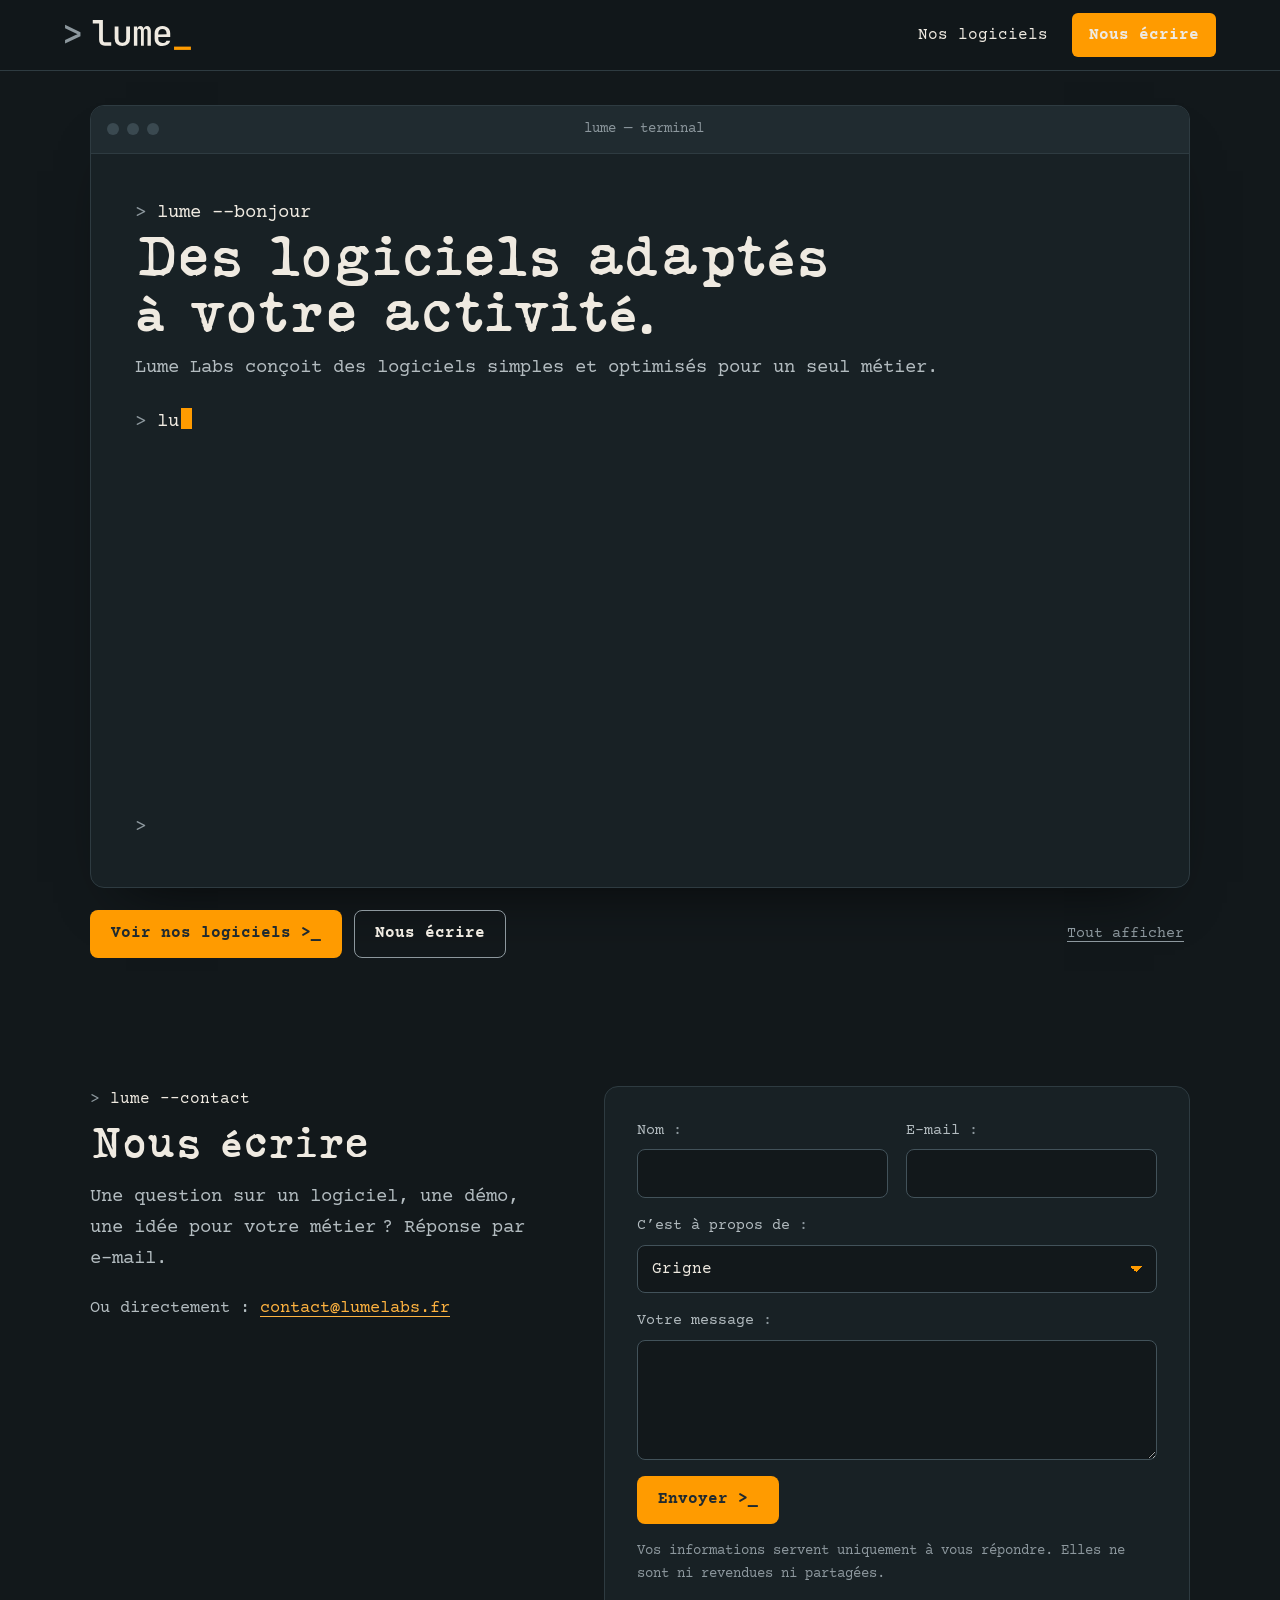
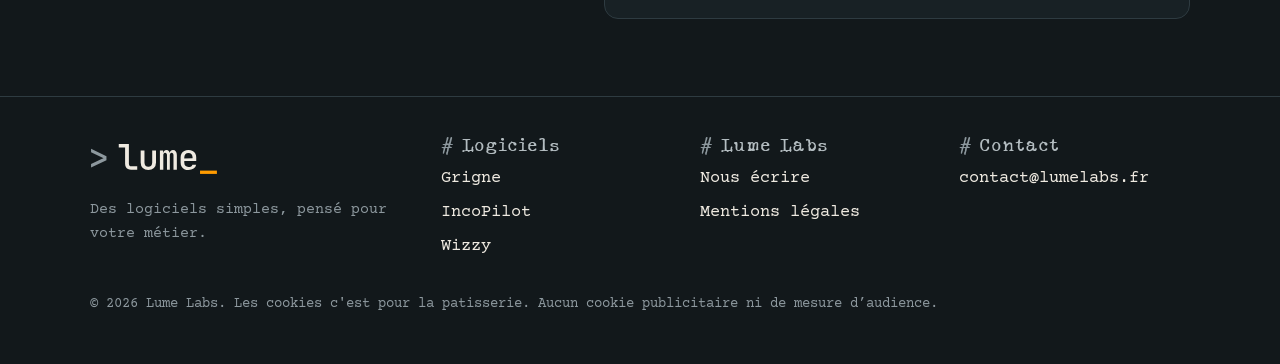
==== commit 43d2a406: "Update index.html" ====
--- a/index.html
+++ b/index.html
@@ -3,15 +3,15 @@
 <head>
 <meta charset="utf-8">
 <meta name="viewport" content="width=device-width, initial-scale=1">
-<title>Lume Labs, logiciels pour les métiers</title>
-<meta name="description" content="Lume Labs conçoit des logiciels simples, chacun pensé pour un métier : Grigne pour les boulangeries, IncoPilot pour les fabricants de protections, Wizzy pour discuter entre amis.">
+<title>Lume Labs, logiciels simples et optimisés</title>
+<meta name="description" content="Lume Labs conçoit des logiciels simples et efficaces pour des métiers ou des loisirs : Grigne pour les boulangeries, IncoPilot pour les fabricants de protections, Wizzy pour discuter entre amis.">
 <link rel="canonical" href="https://lumelabs.fr/">
 <meta name="robots" content="index, follow">
 <meta property="og:type" content="website">
 <meta property="og:locale" content="fr_FR">
 <meta property="og:site_name" content="Lume Labs">
-<meta property="og:title" content="Lume Labs, logiciels pour les métiers">
-<meta property="og:description" content="Lume Labs conçoit des logiciels simples, chacun pensé pour un métier : Grigne pour les boulangeries, IncoPilot pour les fabricants de protections, Wizzy pour discuter entre amis.">
+<meta property="og:title" content="Lume Labs, logiciels simples et optimisés">
+<meta property="og:description" content="Lume Labs conçoit des logiciels simpleset efficaces pour des métiers ou des loisirs : Grigne pour les boulangeries, IncoPilot pour les fabricants de protections, Wizzy pour discuter entre amis.">
 <meta property="og:url" content="https://lumelabs.fr/">
 <meta property="og:image" content="https://lumelabs.fr/og-image.png">
 <meta property="og:image:width" content="1200">
@@ -25,7 +25,7 @@
 <link rel="preload" href="fonts/courier-prime-latin-400-normal.woff2" as="font" type="font/woff2" crossorigin>
 <link rel="preload" href="fonts/silk-remington-sbold.woff2" as="font" type="font/woff2" crossorigin>
 <link rel="stylesheet" href="styles.css">
-<script type="application/ld+json">{"@context": "https://schema.org", "@type": "Organization", "@id": "https://lumelabs.fr/#org", "name": "Lume Labs", "url": "https://lumelabs.fr/", "logo": "https://lumelabs.fr/apple-touch-icon.png", "email": "contact@lumelabs.fr", "description": "Éditeur de logiciels de gestion pensés pour un métier : Grigne pour les boulangeries, IncoPilot pour les fournisseurs de produits d'incontinence."}</script>
+<script type="application/ld+json">{"@context": "https://schema.org", "@type": "Organization", "@id": "https://lumelabs.fr/#org", "name": "Lume Labs", "url": "https://lumelabs.fr/", "logo": "https://lumelabs.fr/apple-touch-icon.png", "email": "contact@lumelabs.fr", "description": "Éditeur de logiciels de gestion pensés pour un métier ou du loisir : Grigne pour les boulangeries, IncoPilot pour les fournisseurs de produits d'incontinence."}</script>
 <script type="application/ld+json">{"@context": "https://schema.org", "@type": "WebSite", "name": "Lume Labs", "url": "https://lumelabs.fr/", "inLanguage": "fr", "publisher": {"@id": "https://lumelabs.fr/#org"}}</script>
 </head>
 <body>
@@ -46,17 +46,17 @@
 <div class="win-bar" aria-hidden="true"><i></i><i></i><i></i><span>lume — terminal</span></div>
 <div class="shell-body">
 <p class="ln cmd" data-t>lume --bonjour</p>
-<h1 class="ln" data-t>Des logiciels qui éclairent votre métier.</h1>
-<p class="ln out" data-t>Lume Labs conçoit des logiciels simples, chacun pensé pour un seul métier.</p>
+<h1 class="ln" data-t>Des logiciels adaptés à votre activité.</h1>
+<p class="ln out" data-t>Lume Labs conçoit des logiciels simples et optimisés pour un seul métier.</p>
 <p class="ln cmd" data-t>lume --logiciels</p>
 <ul class="ls ln">
 <li data-t><a href="logiciels.html#grigne">grigne</a><span class="d">coût de revient et marges pour boulangeries-pâtisseries</span></li>
-<li data-t><a href="logiciels.html#incopilot">incopilot</a><span class="d">bilans de consommation pour fabricants de protections</span></li>
-<li data-t><a href="logiciels.html#wizzy">wizzy</a><span class="d">la messagerie de vos années 2000</span></li>
+<li data-t><a href="logiciels.html#incopilot">incopilot</a><span class="d">bilans de consommation automatisés pour produits d'incontinence</span></li>
+<li data-t><a href="logiciels.html#wizzy">wizzy</a><span class="d">la messagerie vintage de vos années 2000</span></li>
 </ul>
 <p class="ln cmd" data-t>lume --pourquoi</p>
 <p class="ln out" data-t>Lume veut dire « lumière » en corse, la langue de ma mère.</p>
-<p class="ln out" data-t>Ancien vidéaste, je fabrique des outils avec la même idée : rendre visible ce qui compte.</p>
+<p class="ln out" data-t>Seule la lumière peut vaincre l'obscurité, je fabrique des outils avec la même idée : rendre plus clair ce qui compte vraiment.</p>
 <p class="ln cmd" data-t>lume --contact</p>
 <p class="ln out" data-t><a class="inl" href="mailto:contact@lumelabs.fr">contact@lumelabs.fr</a> <span class="dim">ou le formulaire juste en dessous</span></p>
 <p class="ln cmd prompt-end"></p>
@@ -95,7 +95,7 @@
 <div class="wrap">
 <div>
 <a class="brand" href="index.html" aria-label="Lume Labs, retour à l'accueil"><svg xmlns="http://www.w3.org/2000/svg" viewBox="54 54 728 182" class="logo-svg" aria-hidden="true" focusable="false"><path d="M60.0 194.0V173.6L119.8 145.0Q123.8 143.2 127.4 142.0Q131.0 140.8 132.8 140.39999999999998Q130.8 140.0 127.10000000000001 138.7Q123.4 137.39999999999998 119.8 135.6L60.0 107.0V86.19999999999999L147.60000000000002 128.8V151.4Z" class="lg-p"/><path d="M287.6 206.0Q277.40000000000003 206.0 269.80000000000007 201.9Q262.20000000000005 197.8 257.90000000000003 190.2Q253.60000000000002 182.6 253.60000000000002 172.6V79.6H217.60000000000002V60.0H275.20000000000005V172.6Q275.20000000000005 179.0 278.80000000000007 182.7Q282.40000000000003 186.4 288.6 186.4H322.6V206.0Z" class="lg-t"/><path d="M385.6 208.0Q365.8 208.0 354.0 196.5Q342.2 185.0 342.2 165.2V96.0H363.8V165.2Q363.8 176.6 369.6 182.89999999999998Q375.40000000000003 189.2 385.6 189.2Q396.0 189.2 401.9 182.89999999999998Q407.8 176.6 407.8 165.2V96.0H429.40000000000003V165.2Q429.40000000000003 185.0 417.5 196.5Q405.6 208.0 385.6 208.0Z" class="lg-t"/><path d="M451.6 206.0V96.0H469.6V110.0H470.8Q471.8 103.6 475.6 99.39999999999999Q480.6 94.0 489.0 94.0Q498.0 94.0 503.0 101.0Q505.6 104.8 506.8 110.0H507.6Q508.6 103.6 512.6 99.39999999999999Q517.6 94.0 526.2 94.0Q536.4 94.0 542.2 101.69999999999999Q548.0 109.39999999999999 548.0 122.19999999999999V206.0H528.8V122.8Q528.8 116.6 526.0999999999999 113.19999999999999Q523.4 109.8 518.4 109.8Q513.4 109.8 510.7 113.1Q508.0 116.39999999999999 508.0 122.6V206.0H491.8V122.8Q491.8 116.39999999999999 489.0 113.1Q486.20000000000005 109.8 481.0 109.8Q476.0 109.8 473.5 113.1Q471.0 116.39999999999999 471.0 122.6V206.0Z" class="lg-t"/><path d="M613.8 208.0Q600.4 208.0 590.3 202.7Q580.1999999999999 197.4 574.8 187.8Q569.4 178.2 569.4 165.4V136.6Q569.4 123.6 574.8 114.1Q580.1999999999999 104.6 590.3 99.3Q600.4 94.0 613.8 94.0Q627.4 94.0 637.4 99.3Q647.4 104.6 652.8 114.1Q658.1999999999999 123.6 658.1999999999999 136.6V156.2H590.1999999999999V165.4Q590.1999999999999 177.6 596.3 184.0Q602.4 190.4 614.0 190.4Q623.4 190.4 629.2 187.10000000000002Q635.0 183.8 636.4 177.4H657.8Q655.4 191.4 643.4 199.7Q631.4 208.0 613.8 208.0ZM637.4 141.39999999999998V136.39999999999998Q637.4 124.39999999999999 631.4 117.79999999999998Q625.4 111.19999999999999 613.8 111.19999999999999Q602.4 111.19999999999999 596.3 117.79999999999998Q590.1999999999999 124.39999999999999 590.1999999999999 136.6V141.6Z" class="lg-t"/><path class="lg-c" d="M679.8 229.8V211.0H775.8V229.8Z"/></svg></a>
-<p>Des logiciels simples, chacun pensé pour un métier.</p>
+<p>Des logiciels simples, pensé pour votre métier.</p>
 </div>
 <div>
 <h2>Logiciels</h2>
@@ -119,7 +119,7 @@
 </ul>
 </div>
 </div>
-<p class="legal">© <span id="year">2026</span> Lume Labs. Aucun cookie publicitaire ni de mesure d’audience.</p>
+<p class="legal">© <span id="year">2026</span> Lume Labs. Les cookies c'est pour la patisserie. Aucun cookie publicitaire ni de mesure d’audience.</p>
 </footer>
 <script>
 {
